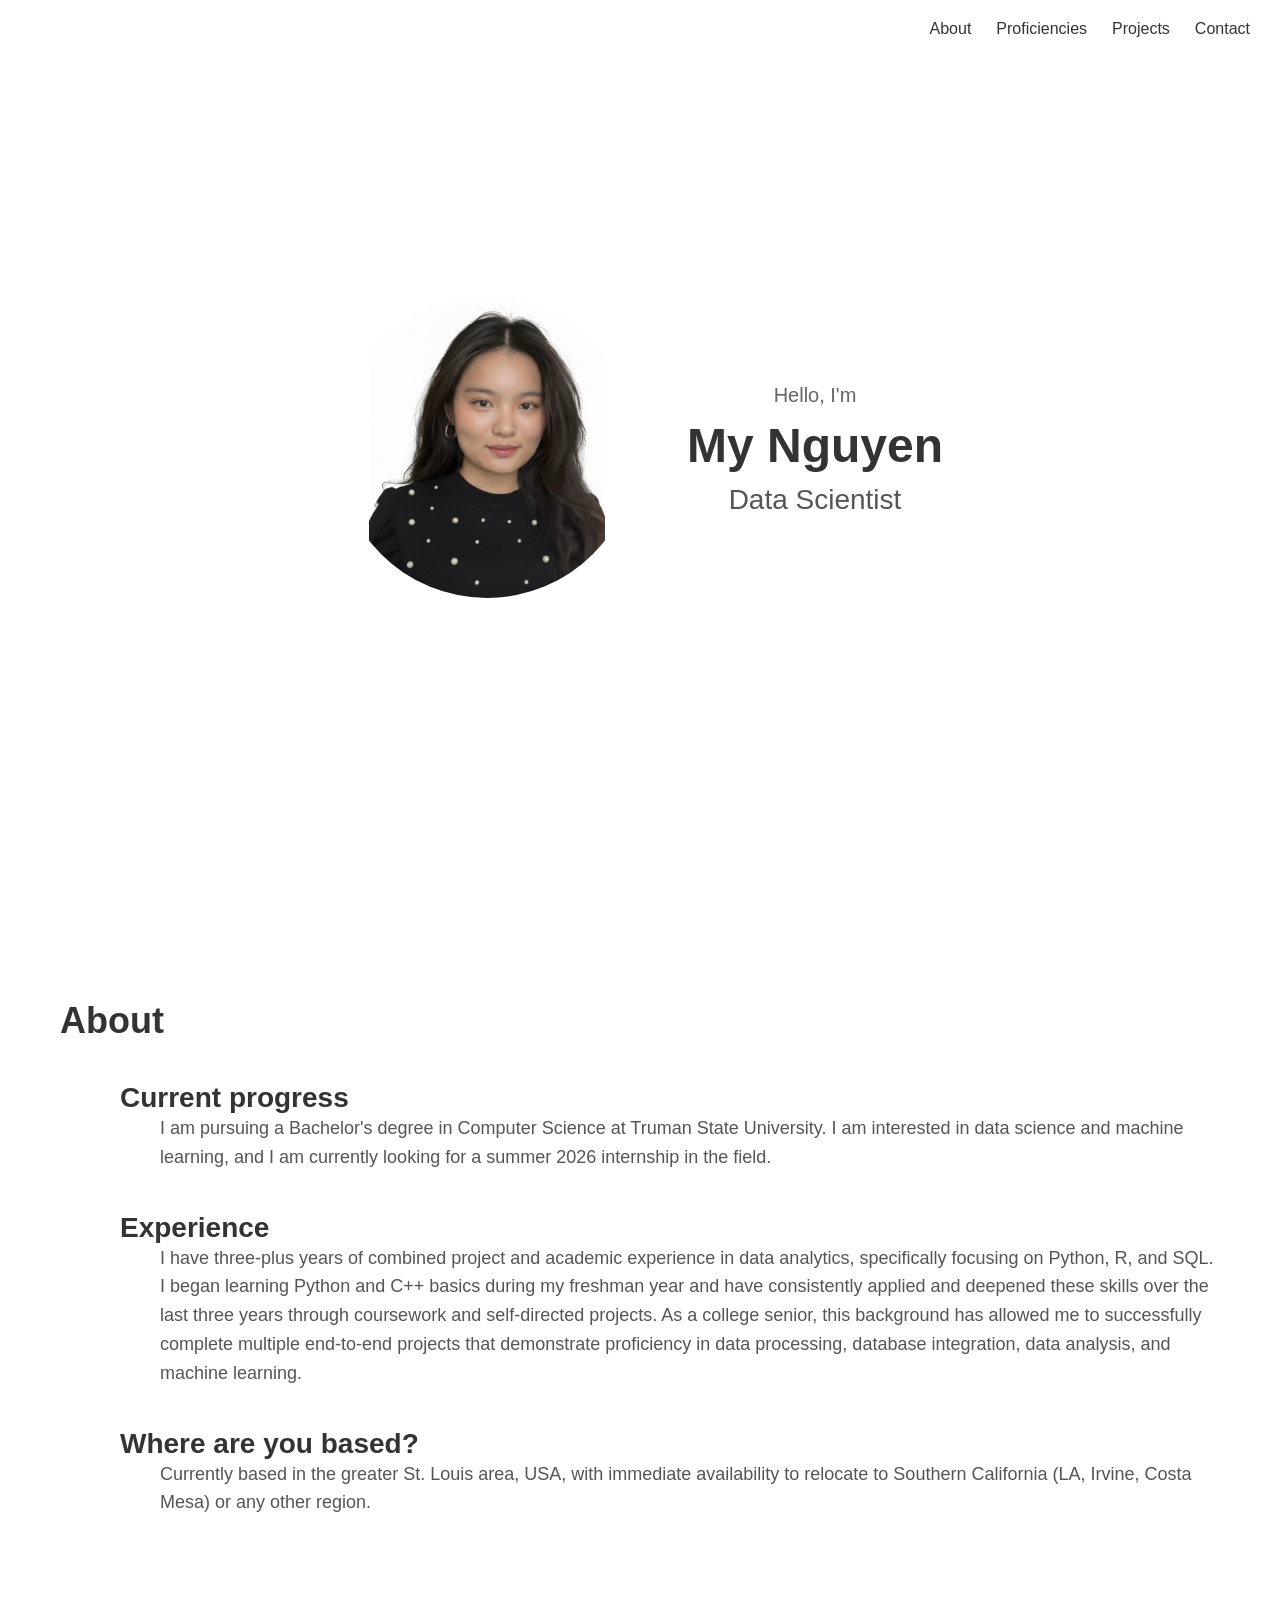
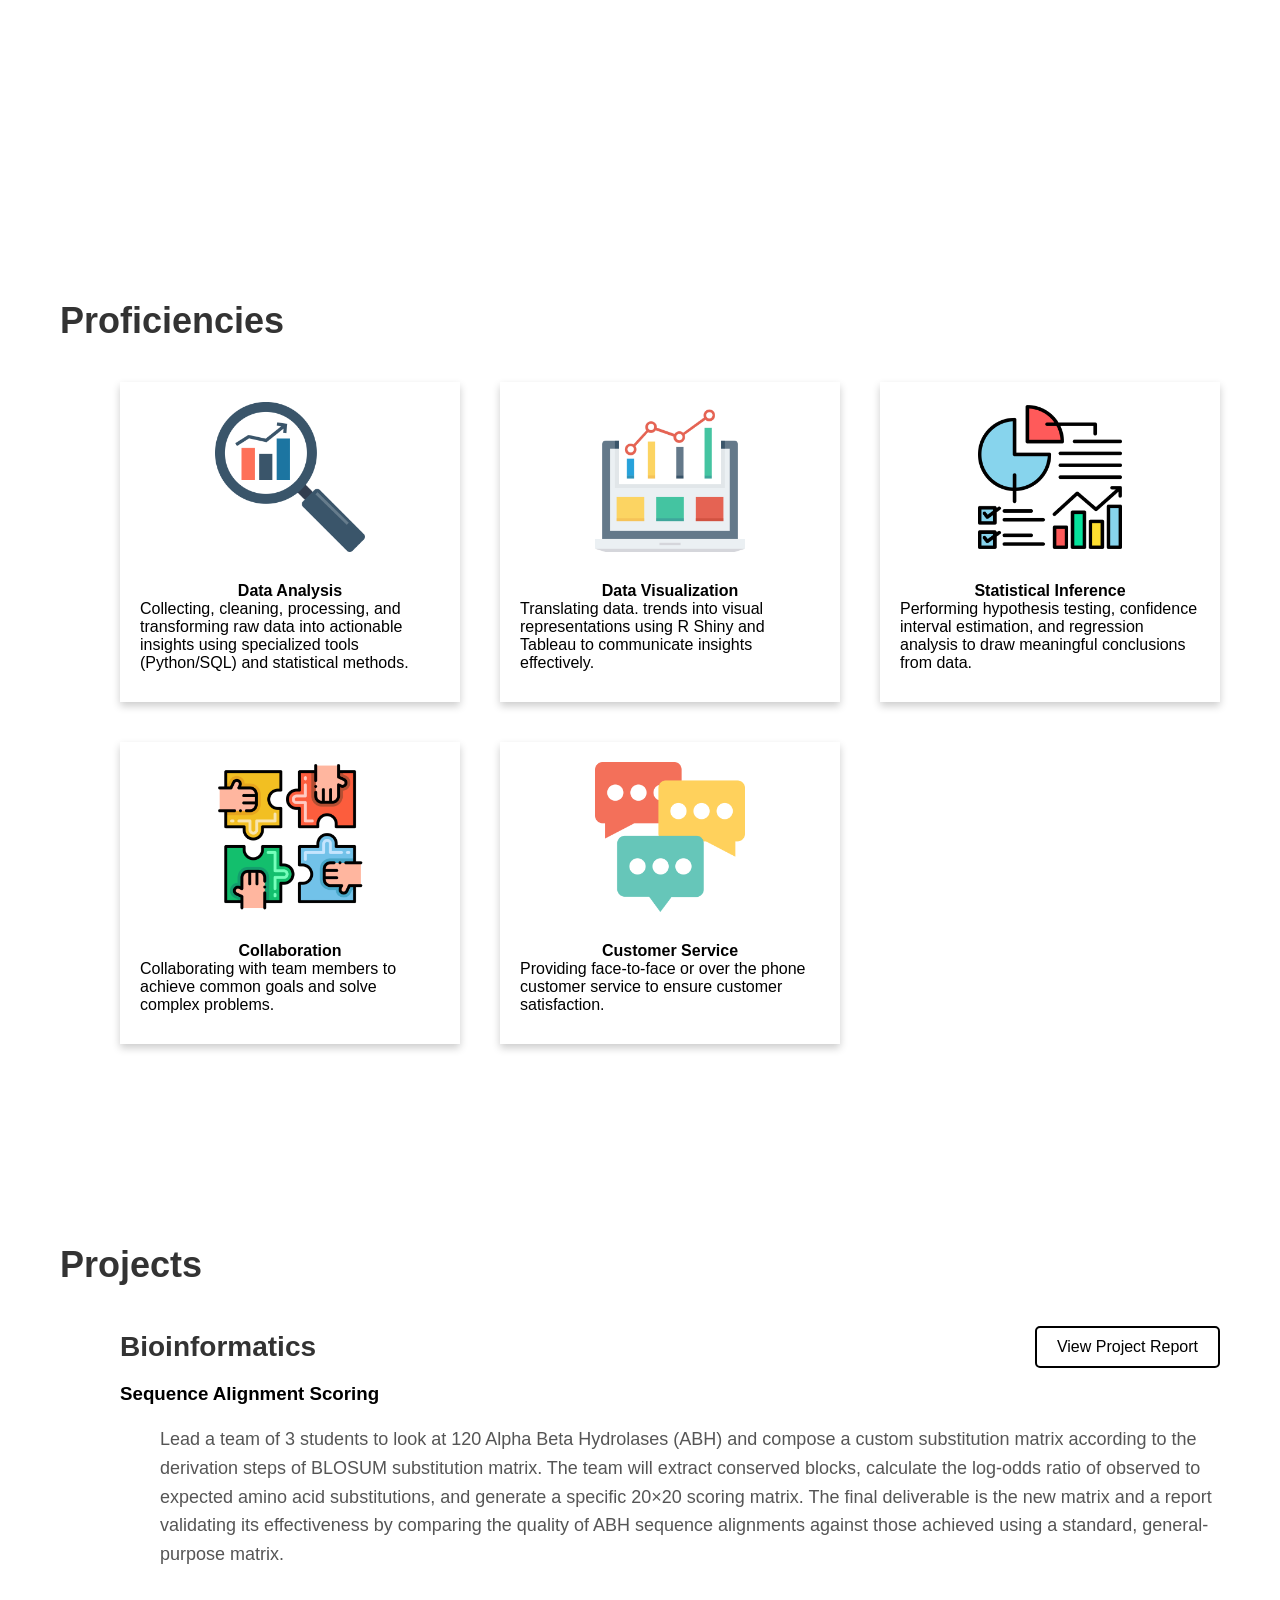
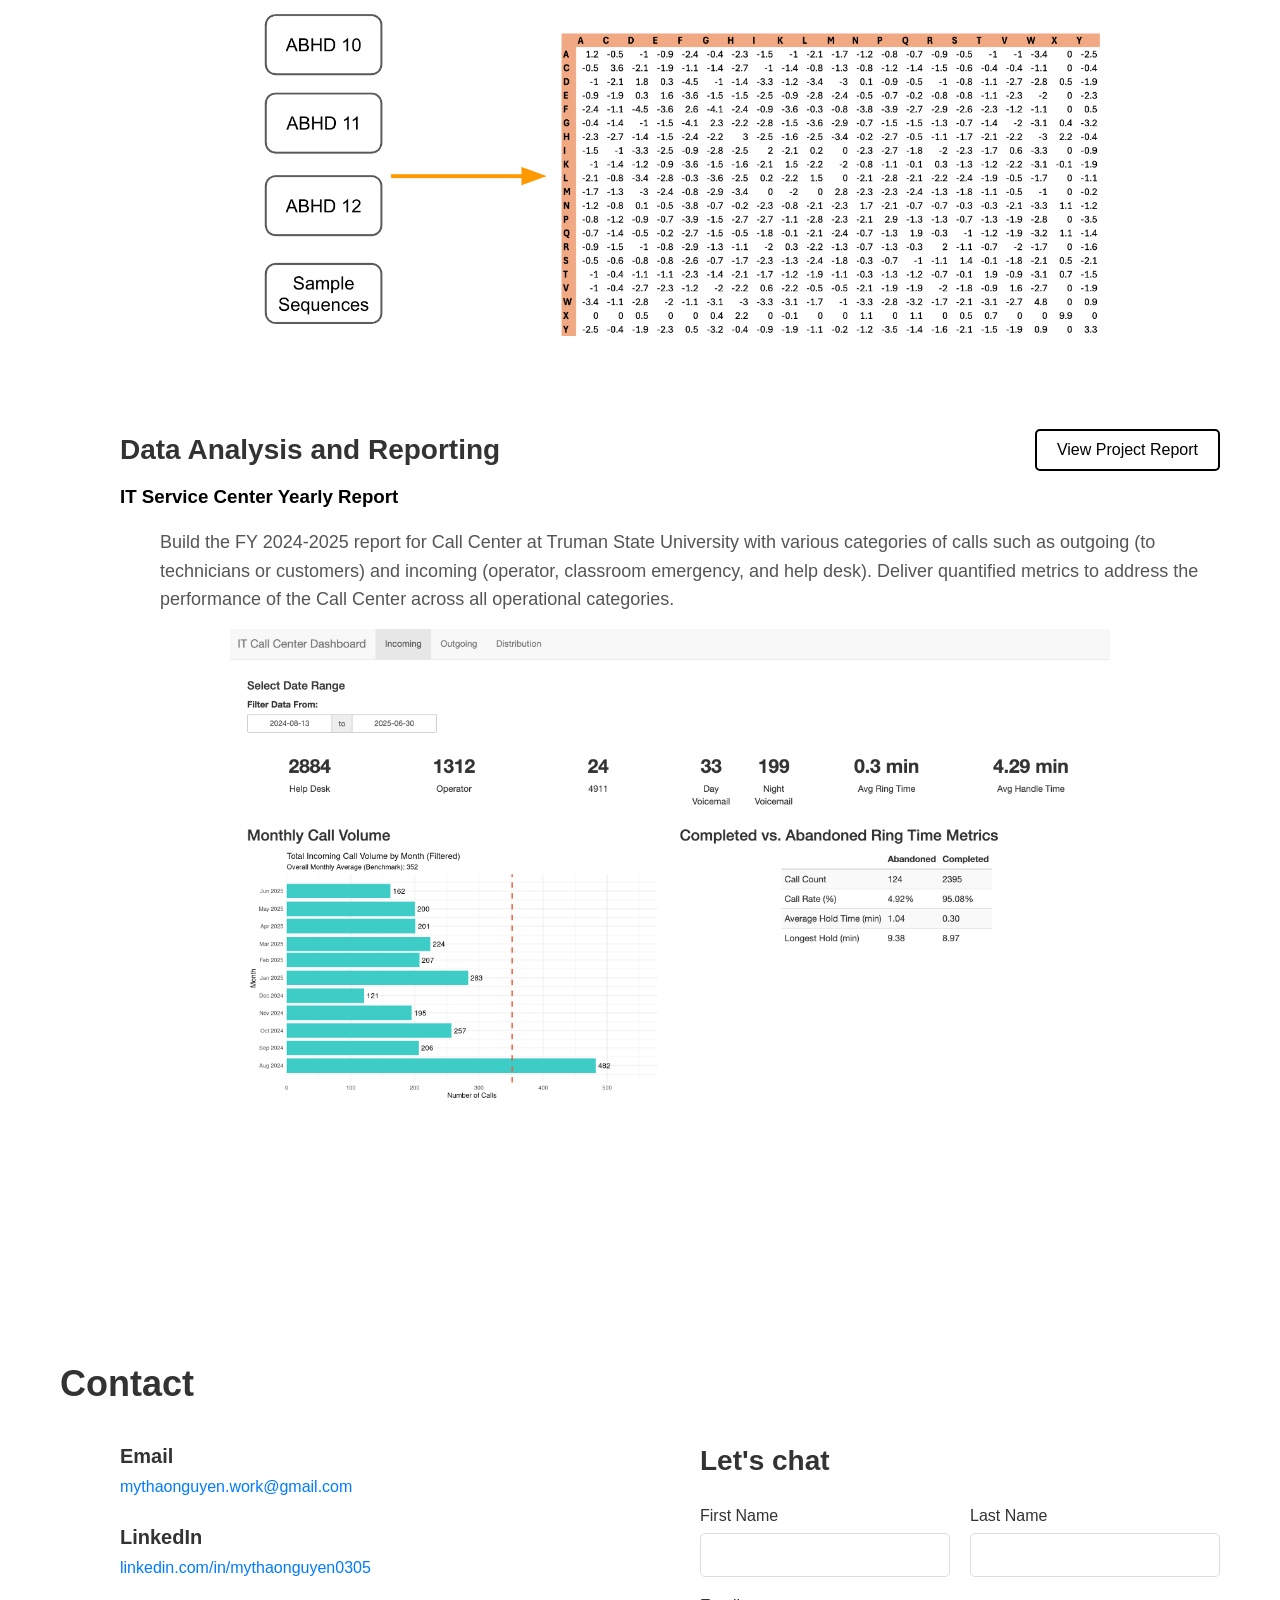
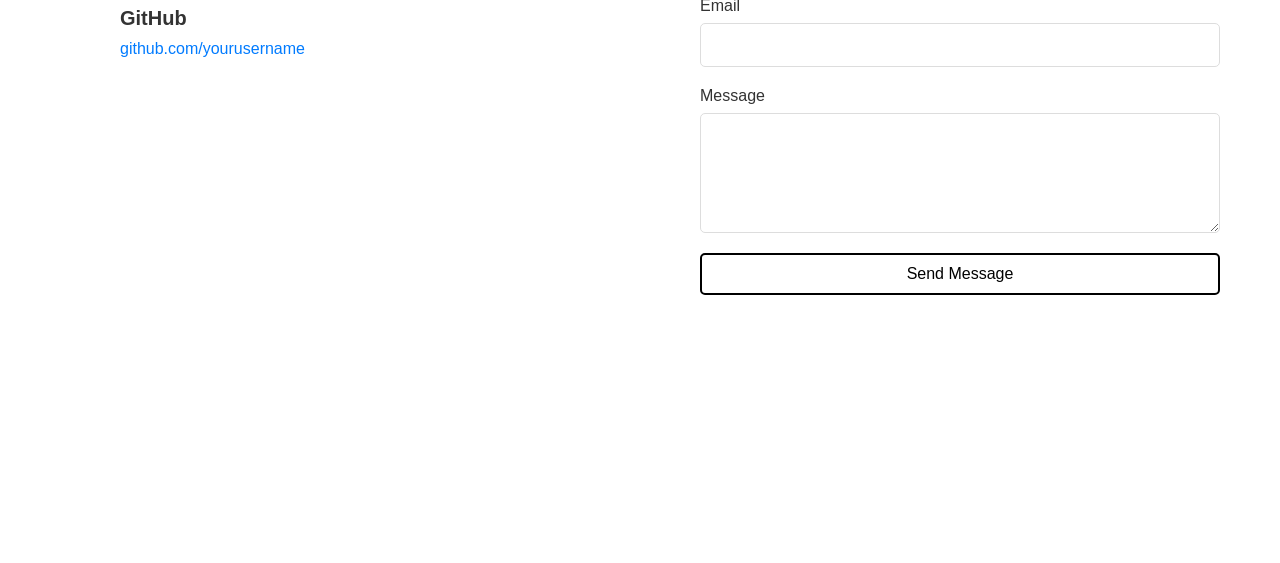
==== index.html @ 7dedc8ce "Add files via upload" ====
<!DOCTYPE html>
<html lang="en">
<head>
    <meta charset="UTF-8">
    <meta name="viewport" content="width=device-width, initial-scale=1.0">
    <title></title>
    <link rel="stylesheet" href="stylesheet.css">
</head>
<body>
    <nav>
        <ul class="menu">
            <li><a href="#about">about</a></li>
            <li><a href="#proficiencies">proficiencies</a></li>
            <li><a href="#projects">projects</a></li>
            <li><a href="#contact">contact</a></li>
        </ul>
    </nav>
    
    <section class="main">
        <div class="main-content">
            <div class="hero-image">
                <img src="images/IMG_0112.jpg" alt="My Nguyen">
            </div>
            <div class="main-text">
                <p class="greeting">Hello, I'm</p>
                <h1 class="name">My Nguyen</h1>
                <p class="title">Data Scientist</p>
            </div>
        </div>
    </section>
    
    <section id="about" class="about-section">
        <h2 class="section-heading">About</h2>
        <div class="about-content">
            <div class="qa-item">
                <h3 class="question">Current progress</h3>
                <p class="answer">I am pursuing a Bachelor's degree in Computer Science at Truman State University. I am interested in data science and machine learning, and I am currently looking for a summer 2026 internship in the field.</p>
            </div>
            <div class="qa-item">
                <h3 class="question">Experience</h3>
                <p class="answer">I have three-plus years of combined project and academic experience in data analytics, specifically focusing on Python, R, and SQL. I began learning Python and C++ basics during my freshman year and have consistently applied and deepened these skills over the last three years through coursework and self-directed projects. As a college senior, this background has allowed me to successfully complete multiple end-to-end projects that demonstrate proficiency in data processing, database integration, data analysis, and machine learning.</p>
            </div>
            <div class="qa-item">
                <h3 class="question">Where are you based?</h3>
                <p class="answer">Currently based in the greater St. Louis area, USA, with immediate availability to relocate to Southern California (LA, Irvine, Costa Mesa) or any other region. </p>
            </div>
        </div>
    </section>

    <section id="proficiencies" class="proficiencies">
        <h2 class="section-heading">Proficiencies</h2>
        <div class="proficiencies-container">
            <div class="card">
                <img src="images/data_analytic.png" alt="Avatar" style="width:50%" align-items: center;>
                <div class="container">
                  <h4><b>Data Analysis</b></h4> 
                  <p>Collecting, cleaning, processing, and transforming raw data into actionable insights using specialized tools (Python/SQL) and statistical methods.</p> 
                </div>
            </div>
            <div class="card">
                <img src="images/data_visualization.png" alt="Avatar" style="width:50%" align-items: center;>
                <div class="container">
                  <h4><b>Data Visualization</b></h4> 
                  <p>Translating data. trends into visual representations using R Shiny and Tableau to communicate insights effectively.</p> 
                </div>
            </div>
            <div class="card">
                <img src="images/statistics.png" alt="Avatar" style="width:50%" align-items: center;>
                <div class="container">
                  <h4><b>Statistical Inference</b></h4> 
                  <p>Performing hypothesis testing, confidence interval estimation, and regression analysis to draw meaningful conclusions from data.</p> 
                </div>
            </div>
            <div class="card">
                <img src="images/teamwork.png" alt="Avatar" style="width:50%" align-items: center;>
                <div class="container">
                  <h4><b>Collaboration</b></h4> 
                  <p>Collaborating with team members to achieve common goals and solve complex problems.</p> 
                </div>
            </div>
            <div class="card">
                <img src="images/chat.png" alt="Avatar" style="width:50%" align-items: center;>
                <div class="container">
                  <h4><b>Customer Service</b></h4> 
                  <p>Providing face-to-face or over the phone customer service to ensure customer satisfaction.</p> 
                </div>
            </div>
        </div>
    </section>

    <section id="projects" class="project-section">
        <h2 class="section-heading">Projects</h2>
        <div class="about-content">
            <div class="qa-item">
                <div class="question-header">
                    <h3 class="question">Bioinformatics</h3>
                    <a href="https://drive.google.com/drive/folders/1kYtw8YTBEoeg9QYuzcJqwKknhD3c3wiZ?usp=sharing" target="_blank" class="project-button">View Project Report</a>
                </div>
                <h3 class="project-subtitle">Sequence Alignment Scoring</h3>
                <p class="answer">Lead a team of 3 students to look at 120 Alpha Beta Hydrolases (ABH) and compose a custom substitution matrix according to the derivation steps of BLOSUM substitution matrix. The team will extract conserved blocks, calculate the log-odds ratio of observed to expected amino acid substitutions, and generate a specific 20×20 scoring matrix. The final deliverable is the new matrix and a report validating its effectiveness by comparing the quality of ABH sequence alignments against those achieved using a standard, general-purpose matrix. </p>
                <img src="images/output_Bioinformatics.png" class = "project-image">
            </div>
        </div>
        <div class="about-content">
            <div class="qa-item">
                <div class="question-header">
                    <h3 class="question">Data Analysis and Reporting</h3>
                    <a href="https://itsc.shinyapps.io/ITSC_May2025" target="_blank" class="project-button">View Project Report</a>
                </div>
                <h3 class="project-subtitle">IT Service Center Yearly Report</h3>
                <p class="answer">Build the FY 2024-2025 report for Call Center at Truman State University with various categories of calls such as outgoing (to technicians or customers) and incoming (operator, classroom emergency, and help desk). Deliver quantified metrics to address the performance of the Call Center across all operational categories. </p>
                <img src="images/output_ITSC.png" class = "project-image">
            </div>
        </div>
    </section>
    
    <section id="contact" class="contact-section">
        <h2 class="section-heading">Contact</h2>
        <div class="contact-content">
            <div class="contact-info">
                <div class="contact-item">
                    <h3>Email</h3>
                    <a href="mailto:mythaonguyen.work@gmail.com">mythaonguyen.work@gmail.com</a>
                </div>
                <div class="contact-item">
                    <h3>LinkedIn</h3>
                    <a href="https://www.linkedin.com/in/mythaonguyen0305/" target="_blank">linkedin.com/in/mythaonguyen0305</a>
                </div>
                <div class="contact-item">
                    <h3>GitHub</h3>
                    <a href="https://github.com/mythaonguyen" target="_blank">github.com/yourusername</a>
                </div>
            </div>
            <div class="contact-form-container">
                <h3 class="form-title">Let's chat</h3>
                <form class="contact-form" id="contactForm">
                    <div class="form-row">
                        <div class="form-group">
                            <label for="firstName">First Name</label>
                            <input type="text" id="firstName" name="firstName" required>
                        </div>
                        <div class="form-group">
                            <label for="lastName">Last Name</label>
                            <input type="text" id="lastName" name="lastName" required>
                        </div>
                    </div>
                    <div class="form-group">
                        <label for="email">Email</label>
                        <input type="email" id="email" name="email" required>
                    </div>
                    <div class="form-group">
                        <label for="message">Message</label>
                        <textarea id="message" name="message" rows="5" required></textarea>
                    </div>
                    <button type="submit" class="project-button">Send Message</button>
                </form>
            </div>
            <script>
                document.getElementById('contactForm').addEventListener('submit', function(e) {
                    e.preventDefault();
                    
                    const firstName = document.getElementById('firstName').value;
                    const lastName = document.getElementById('lastName').value;
                    const email = document.getElementById('email').value;
                    const message = document.getElementById('message').value;
                    
                    const subject = encodeURIComponent('Contact Form Submission from ' + firstName + ' ' + lastName);
                    const body = encodeURIComponent('Name: ' + firstName + ' ' + lastName + '\n' +
                                                    'Email: ' + email + '\n\n' +
                                                    'Message:\n' + message);
                    
                    const mailtoLink = 'mailto:mythaonguyen.work@gmail.com?subject=' + subject + '&body=' + body;
                    
                    window.location.href = mailtoLink;
                });
            </script>
        </div>
    </section>
</body>
</html>
---- stylesheet.css ----
* {
    margin: 0;
    padding: 0;
    box-sizing: border-box;
}

html {
    scroll-behavior: smooth;
}

body {
    font-family: -apple-system, BlinkMacSystemFont, 'Segoe UI', Roboto, Oxygen, Ubuntu, Cantarell, sans-serif;
}

nav {
    position: fixed;
    top: 0;
    right: 0;
    padding: 20px 30px;
    z-index: 1000;
}

.menu {
    list-style: none;
    display: flex;
    gap: 25px;
    flex-wrap: wrap;
}

.menu li a {
    text-decoration: none;
    color: #333;
    font-size: 16px;
    font-weight: 500;
    transition: color 0.3s ease;
    text-transform: capitalize;
}

.menu li a:hover {
    color: #007bff;
}

.main {
    display: flex;
    justify-content: center;
    align-items: center;
    min-height: 100vh;
    padding: 20px;
    margin: 0 auto;
}

.main-content {
    display: flex;
    align-items: center;
    justify-content: center;
    gap: 50px;
    max-width: 1200px;
    width: 100%;
    margin: 0 auto;
}

.hero-image {
    flex-shrink: 0;
}

.hero-image img {
    width: 300px;
    height: 300px;
    object-fit: scale-down;
    border-radius: 50%;
}

.main-text {
    display: flex;
    flex-direction: column;
    text-align: center;
}

.greeting {
    font-size: 20px;
    color: #666;
    margin-bottom: 10px;
}

.name {
    font-size: 48px;
    font-weight: bold;
    color: #333;
    margin-bottom: 10px;
    line-height: 1.2;
}

.title {
    font-size: 28px;
    color: #555;
    margin-top: 0;
}

.about-section, .proficiencies, .project-section, .contact-section {
    padding: 100px 20px;
    max-width: 1200px;
    margin: 0 auto;
    min-height: 100vh;
    display: flex;
    flex-direction: column;
}

.proficiencies-container {
    display: flex; 
    gap: 40px; 
    padding-left: 60px; 
    flex-wrap: wrap;
    width: 100%;
}


.section-heading {
    font-size: 36px;
    font-weight: bold;
    color: #333;
    margin-bottom: 40px;
    text-align: left;
}

.about-content {
    width: 100%;
    padding-left: 60px;
}

.qa-item {
    margin-bottom: 40px;
}

.question-header {
    display: flex;
    justify-content: space-between;
    align-items: center;
    margin-bottom: 15px;
}

.qa-item .question {
    font-size: 28px;
    font-weight: bold;
    color: #333;
    margin-bottom: 0;
}

.qa-item .answer {
    font-size: 18px;
    color: #555;
    line-height: 1.6;
    margin-bottom: 0;
    padding-left: 40px;
}

@media (max-width: 768px) {
    nav {
        padding: 15px 20px;
    }

    .menu {
        gap: 15px;
    }

    .menu li a {
        font-size: 14px;
    }

    .main-content {
        flex-direction: column;
        gap: 30px;
        text-align: center;
    }

    .hero-image img {
        width: 200px;
        height: 200px;
    }

    .greeting {
        font-size: 18px;
    }

    .name {
        font-size: 36px;
    }

    .title {
        font-size: 24px;
    }

    .question-header {
        flex-direction: column;
        align-items: flex-start;
        gap: 15px;
    }

    .qa-item .question {
        font-size: 24px;
    }

    .project-button {
        font-size: 14px;
        padding: 8px 16px;
    }

    .qa-item .answer {
        font-size: 16px;
        padding-left: 30px;
    }

    .section-heading {
        font-size: 28px;
    }

    .about-content {
        padding-left: 30px;
    }

    .proficiencies-container {
        padding-left: 30px; 
        gap: 20px;
    }
    .card {
        flex: 0 0 calc(100% - 0px);
        min-width: 250px;
    }
}

.card {
    box-shadow: 0 4px 8px 0 rgba(0,0,0,0.2);
    transition: 0.3s;
    flex: 0 0 calc((100% - 80px) / 3);
    min-width: 280px;
    text-align: center;
    padding: 20px;
}

.card:hover {
    box-shadow: 0 8px 16px 0 rgba(0,0,0,0.2);
}

.card img {
    display: block;
    margin: 0 auto 20px auto;
}

.container {
    padding: 10px 0;
    text-align: center;
}

.container p {
    text-align: left;
}
.project-subtitle {
    padding-bottom: 20px;
    margin-bottom: 0;
}

.project-button {
    display: inline-block;
    padding: 10px 20px;
    background-color: white;
    color: black;
    text-decoration: none;
    border-radius: 5px;
    border: 2px solid black;
    font-size: 16px;
    font-weight: 500;
    transition: all 0.3s ease;
}

.project-button:hover {
    background-color: #f0f0f0;
    transform: translateY(-2px);
    box-shadow: 0 4px 8px rgba(0, 0, 0, 0.2);
}

.project-image { 
    width: 80%;
    height: auto; 
    display: block; 
    margin-left: auto;
    margin-right: auto;
    margin-top: 15px;
    margin-bottom: 15px;
}

.contact-content {
    display: flex;
    gap: 60px;
    padding-left: 60px;
    width: 100%;
}

.contact-info {
    flex: 1;
}

.contact-item {
    margin-bottom: 30px;
}

.contact-item h3 {
    font-size: 20px;
    font-weight: bold;
    color: #333;
    margin-bottom: 10px;
}

.contact-item a {
    color: #007bff;
    text-decoration: none;
    font-size: 16px;
    transition: color 0.3s ease;
}

.contact-item a:hover {
    color: #0056b3;
    text-decoration: underline;
}

.contact-form-container {
    flex: 1;
}

.form-title {
    font-size: 28px;
    font-weight: bold;
    color: #333;
    margin-bottom: 30px;
}

.contact-form {
    display: flex;
    flex-direction: column;
    gap: 20px;
}

.form-row {
    display: flex;
    gap: 20px;
}

.form-group {
    flex: 1;
    display: flex;
    flex-direction: column;
}

.form-group label {
    font-size: 16px;
    font-weight: 500;
    color: #333;
    margin-bottom: 8px;
}

.form-group input,
.form-group textarea {
    padding: 12px;
    border: 1px solid #ddd;
    border-radius: 5px;
    font-size: 16px;
    font-family: inherit;
    transition: border-color 0.3s ease;
}

.form-group input:focus,
.form-group textarea:focus {
    outline: none;
    border-color: #007bff;
}

.form-group textarea {
    resize: vertical;
    min-height: 120px;
}

.submit-button {
    padding: 12px 30px;
    background-color: #007bff;
    color: white;
    border: none;
    border-radius: 5px;
    font-size: 16px;
    font-weight: 500;
    cursor: pointer;
    transition: background-color 0.3s ease;
    align-self: flex-start;
}

.submit-button:hover {
    background-color: #0056b3;
}

@media (max-width: 768px) {
    .contact-content {
        flex-direction: column;
        padding-left: 30px;
        gap: 40px;
    }

    .form-row {
        flex-direction: column;
        gap: 20px;
    }

    .submit-button {
        width: 100%;
    }
}
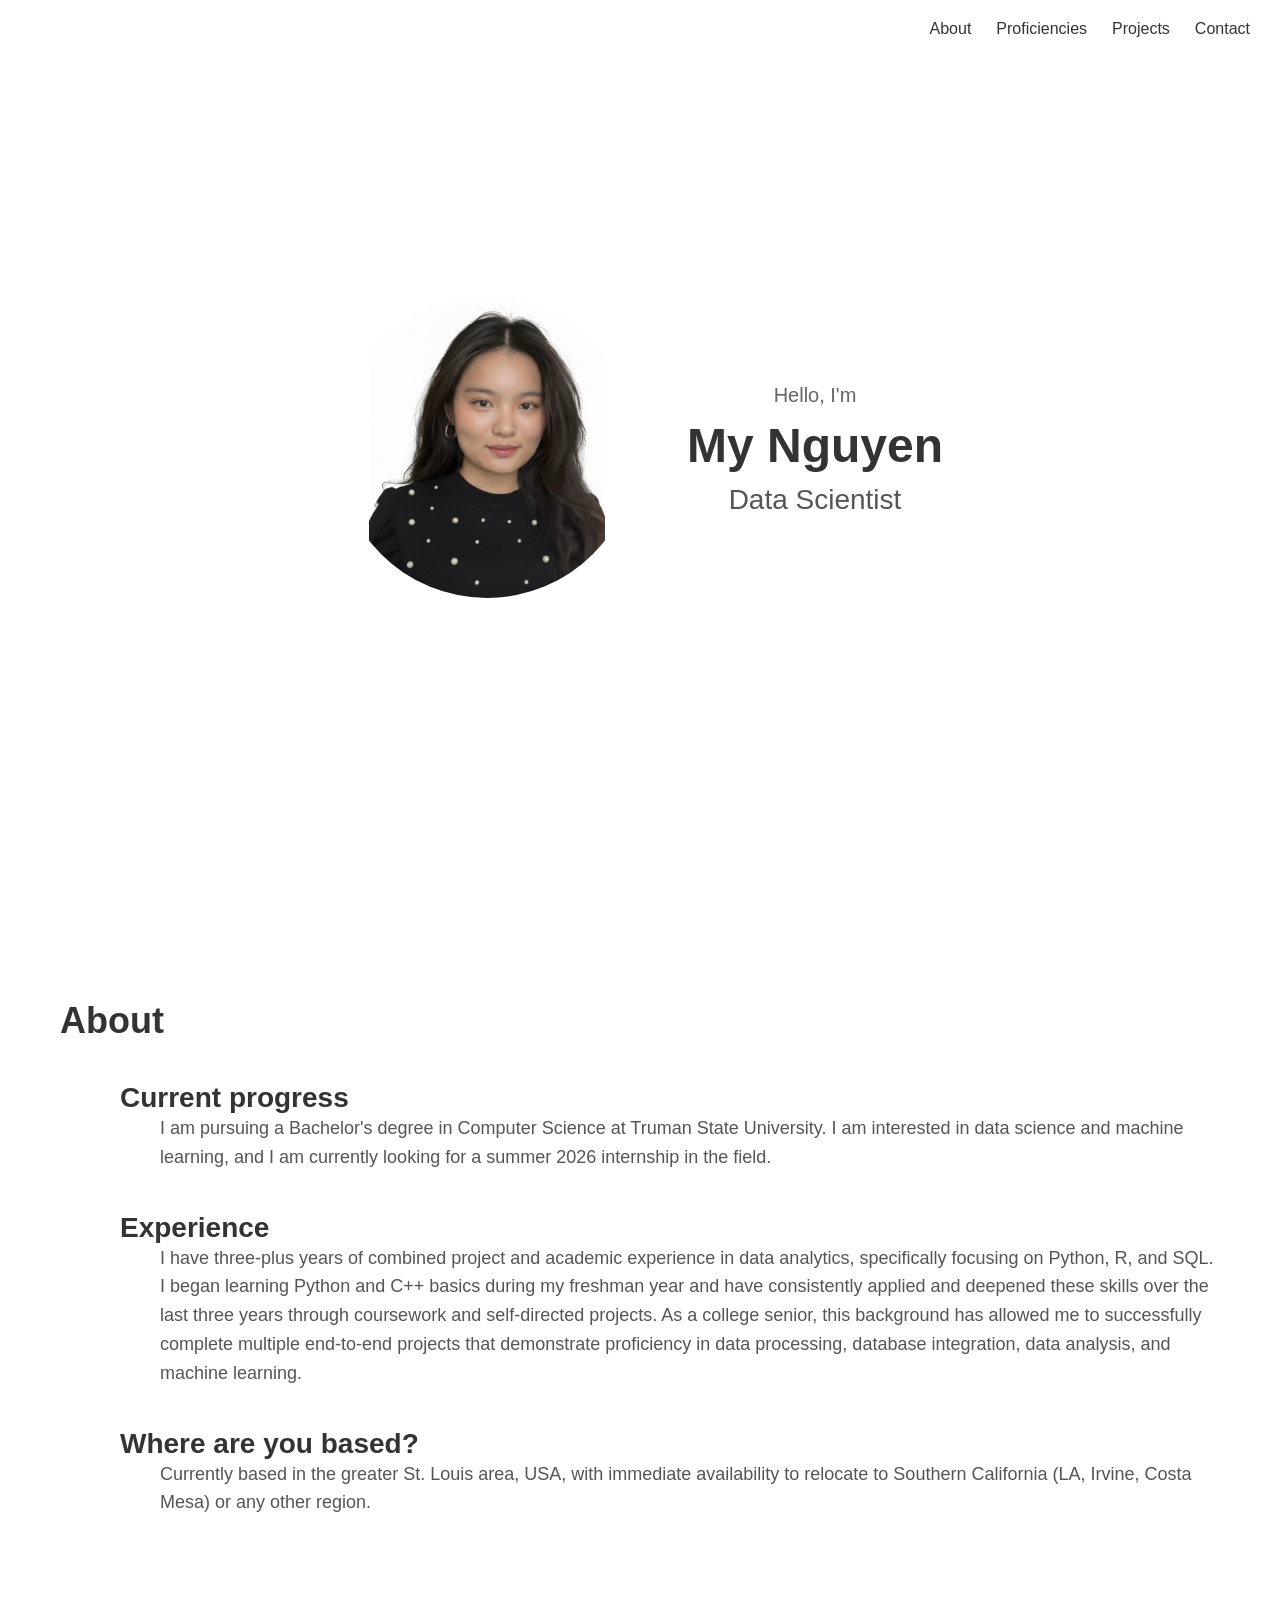
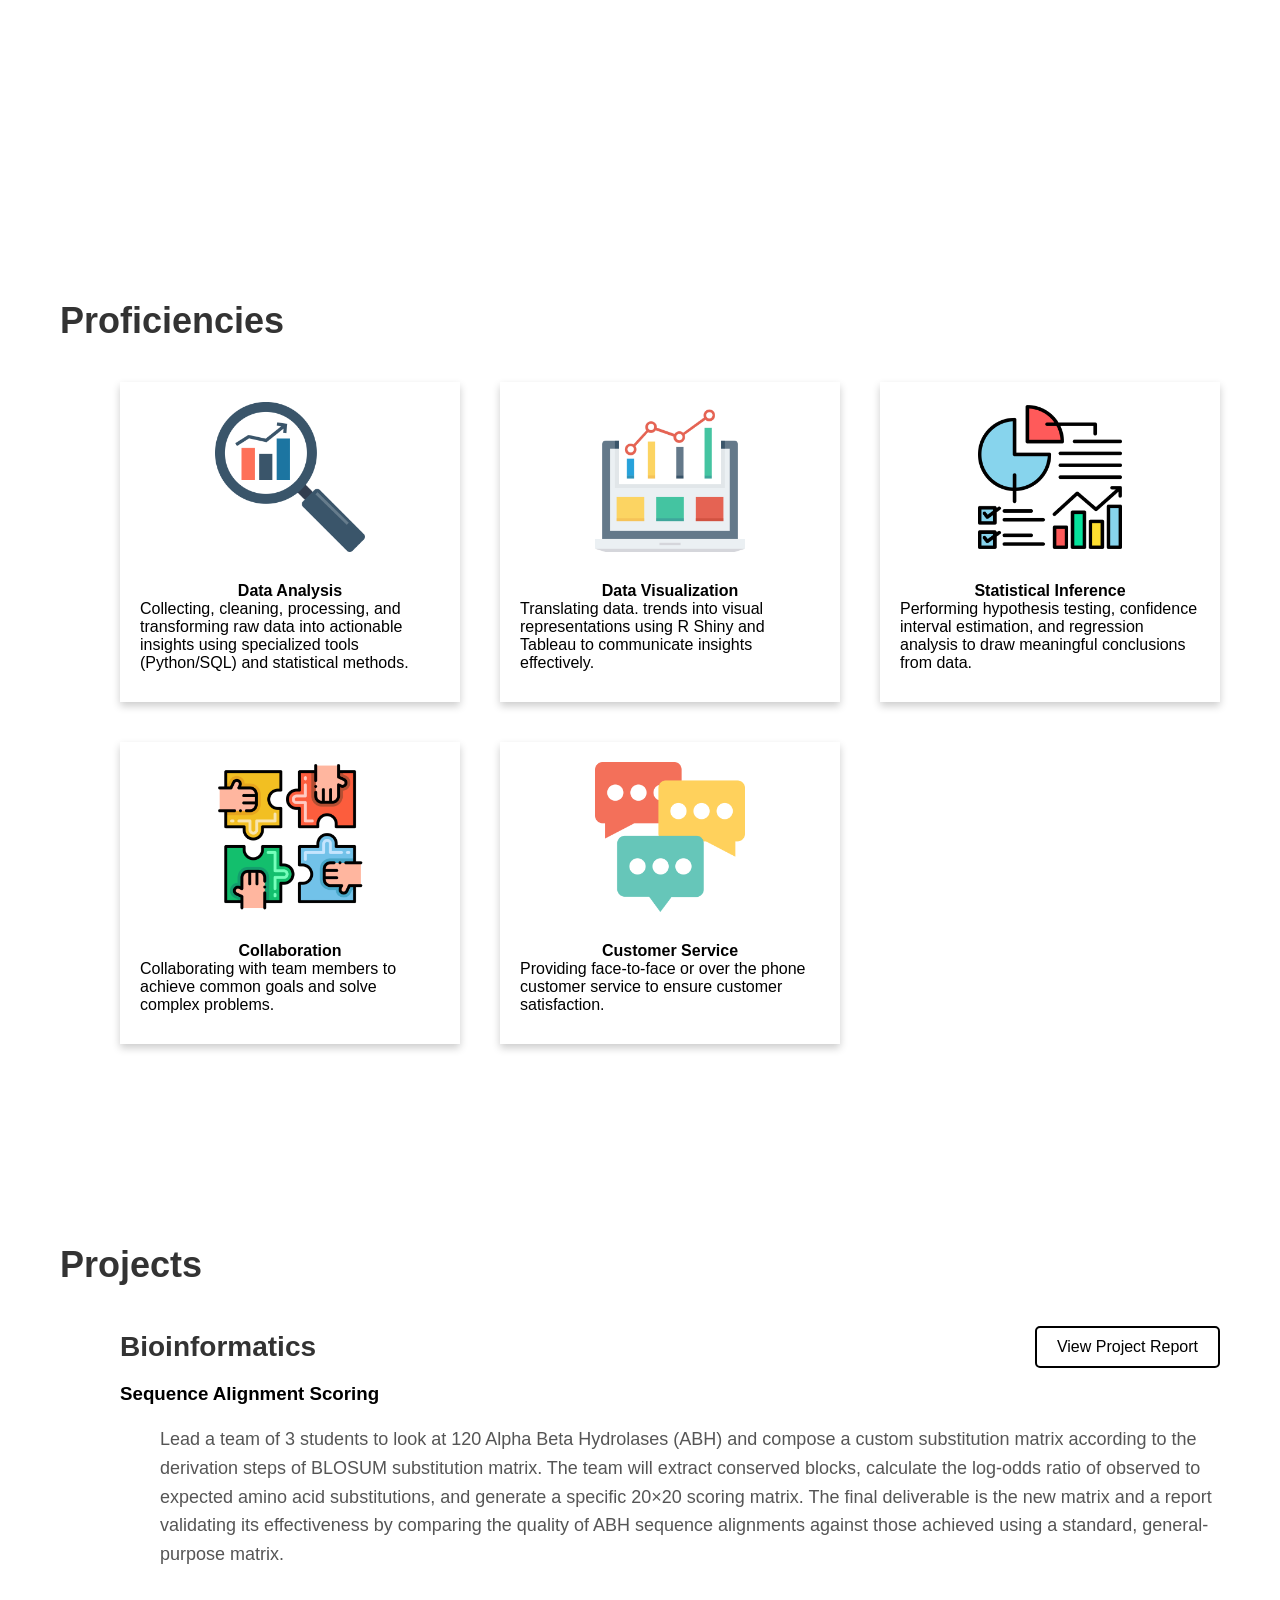
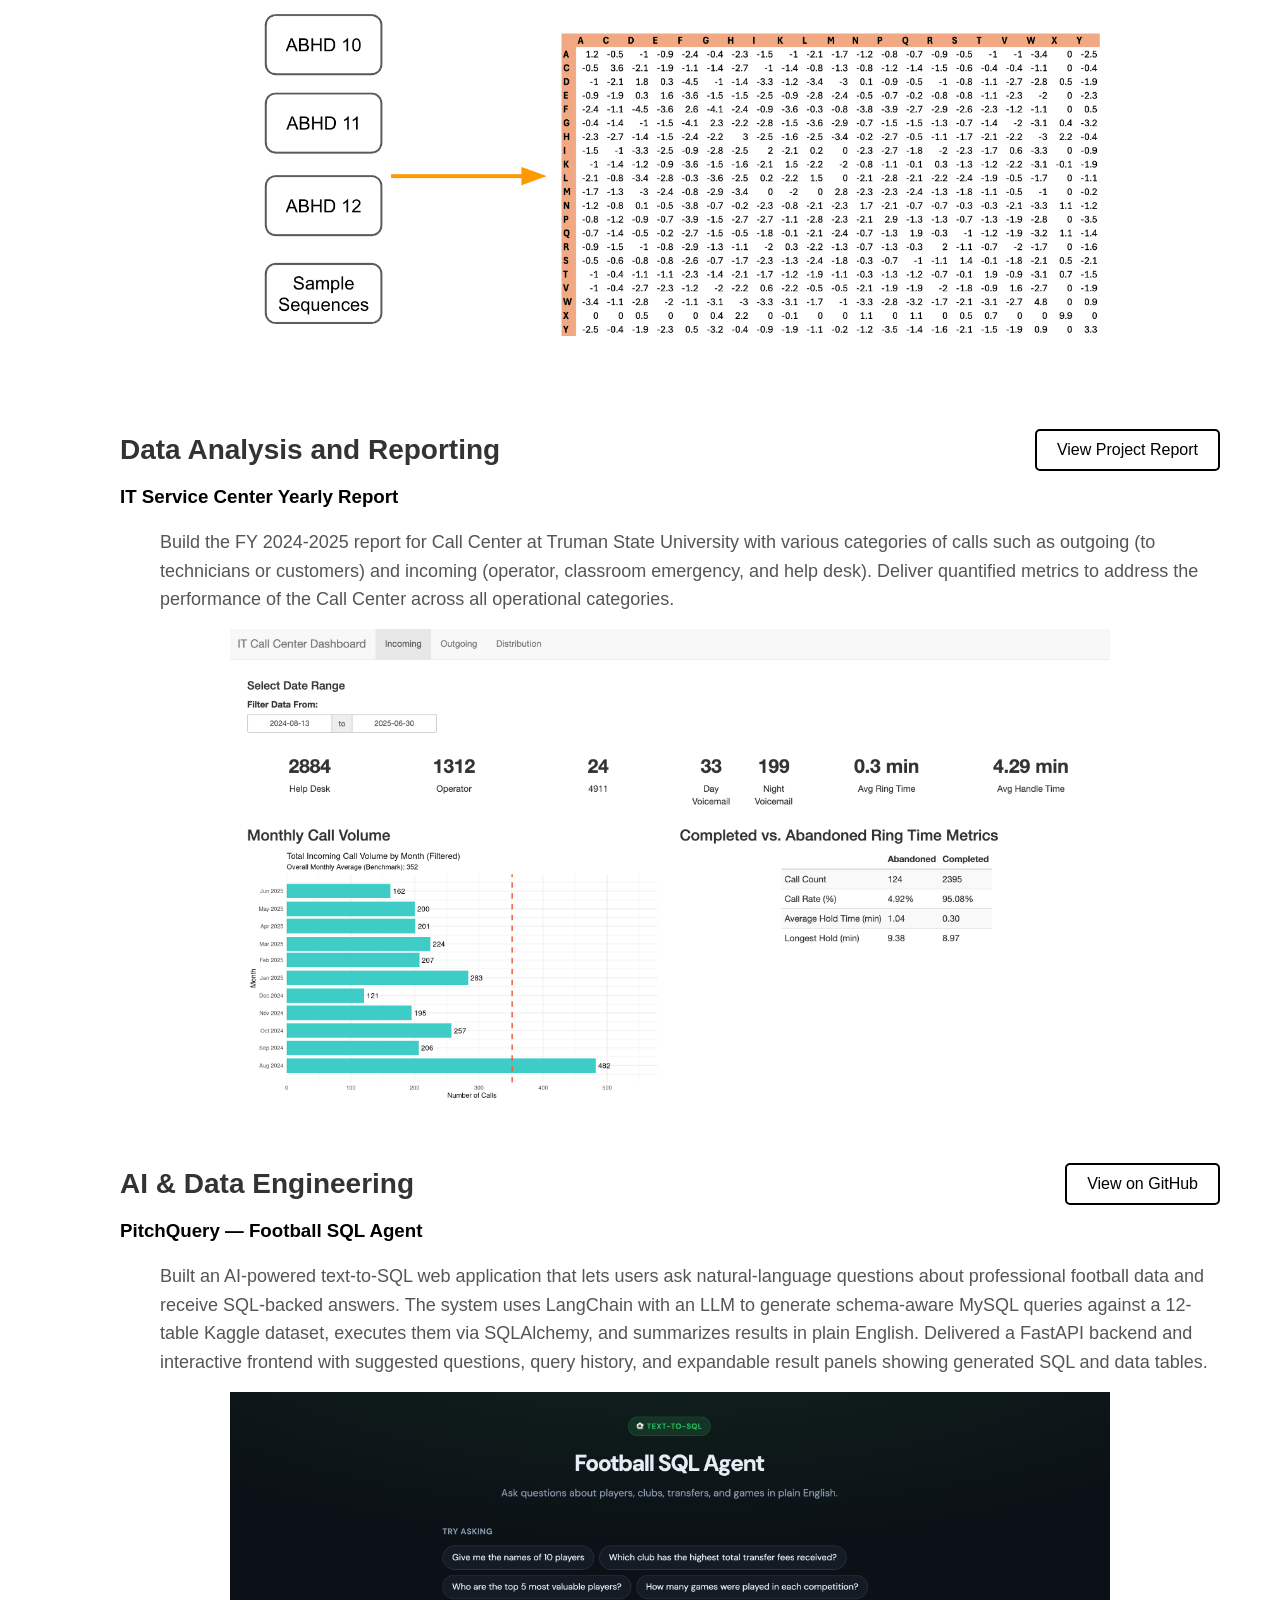
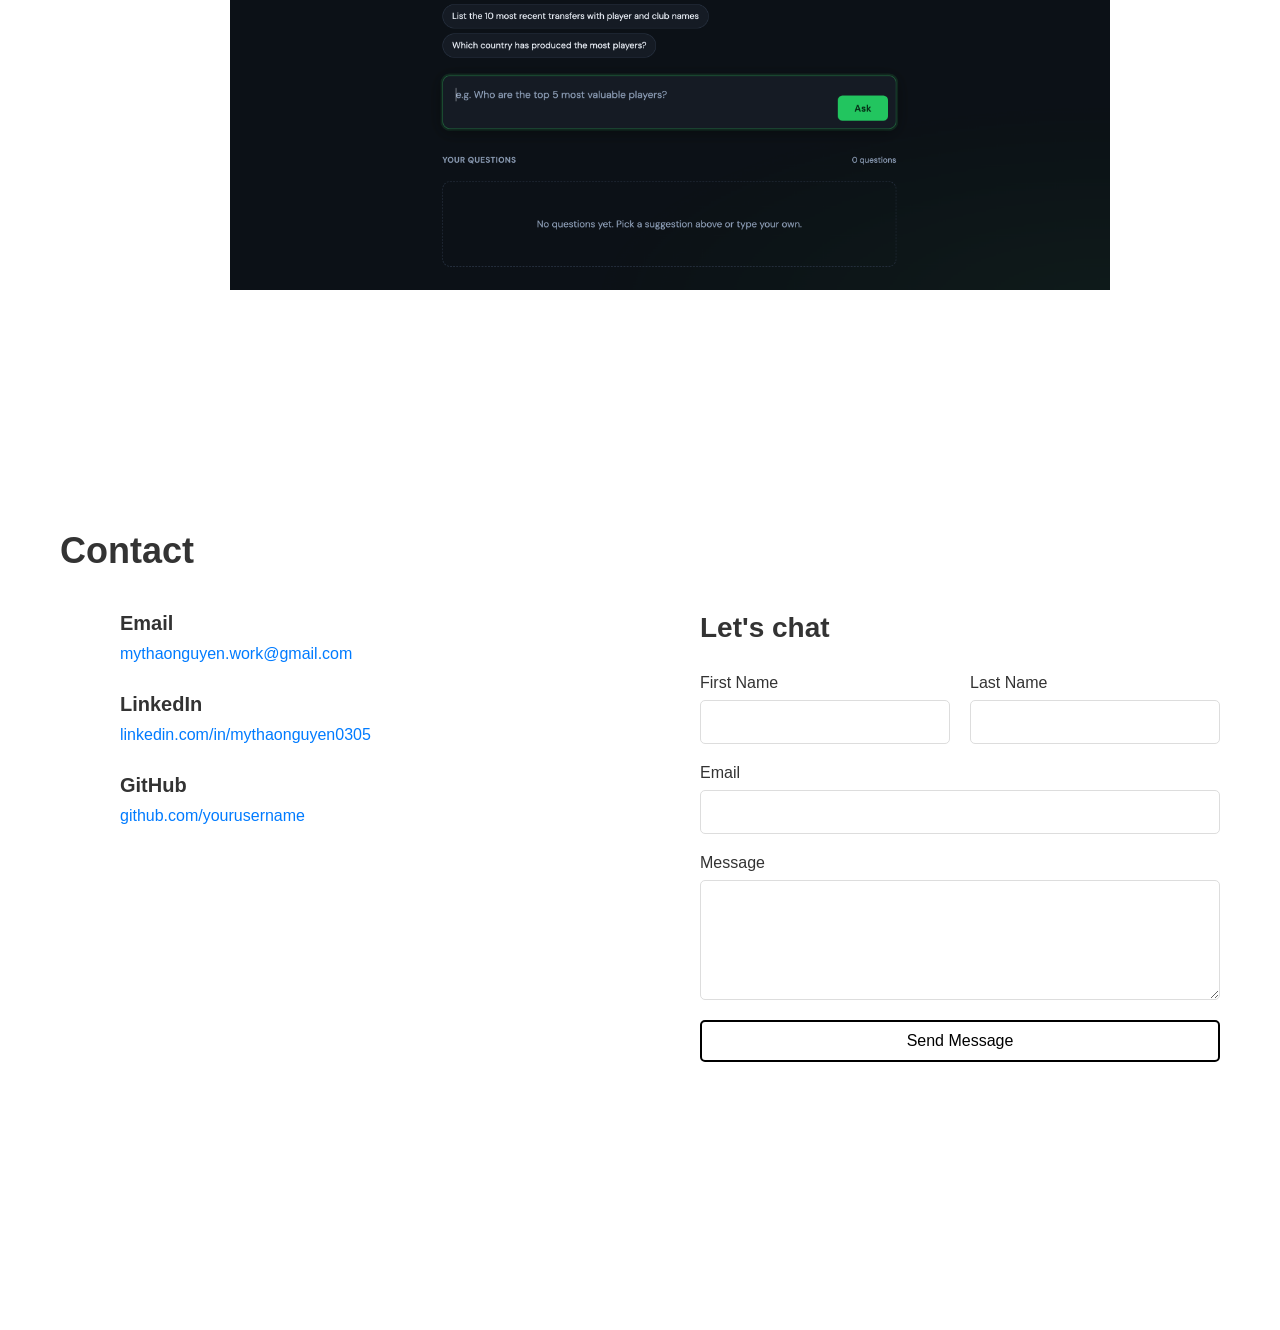
==== commit b049f9a8: "Add AI & Data Engineering project section to index.html with details on PitchQuery application" ====
--- a/index.html
+++ b/index.html
@@ -112,6 +112,17 @@
                 <img src="images/output_ITSC.png" class = "project-image">
             </div>
         </div>
+        <div class="about-content">
+            <div class="qa-item">
+                <div class="question-header">
+                    <h3 class="question">AI & Data Engineering</h3>
+                    <a href="https://github.com/mythaonguyen/PitchQuery" target="_blank" class="project-button">View on GitHub</a>
+                </div>
+                <h3 class="project-subtitle">PitchQuery — Football SQL Agent</h3>
+                <p class="answer">Built an AI-powered text-to-SQL web application that lets users ask natural-language questions about professional football data and receive SQL-backed answers. The system uses LangChain with an LLM to generate schema-aware MySQL queries against a 12-table Kaggle dataset, executes them via SQLAlchemy, and summarizes results in plain English. Delivered a FastAPI backend and interactive frontend with suggested questions, query history, and expandable result panels showing generated SQL and data tables.</p>
+                <img src="images/output_PitchQuery.png" class="project-image" alt="PitchQuery web application screenshot">
+            </div>
+        </div>
     </section>
     
     <section id="contact" class="contact-section">
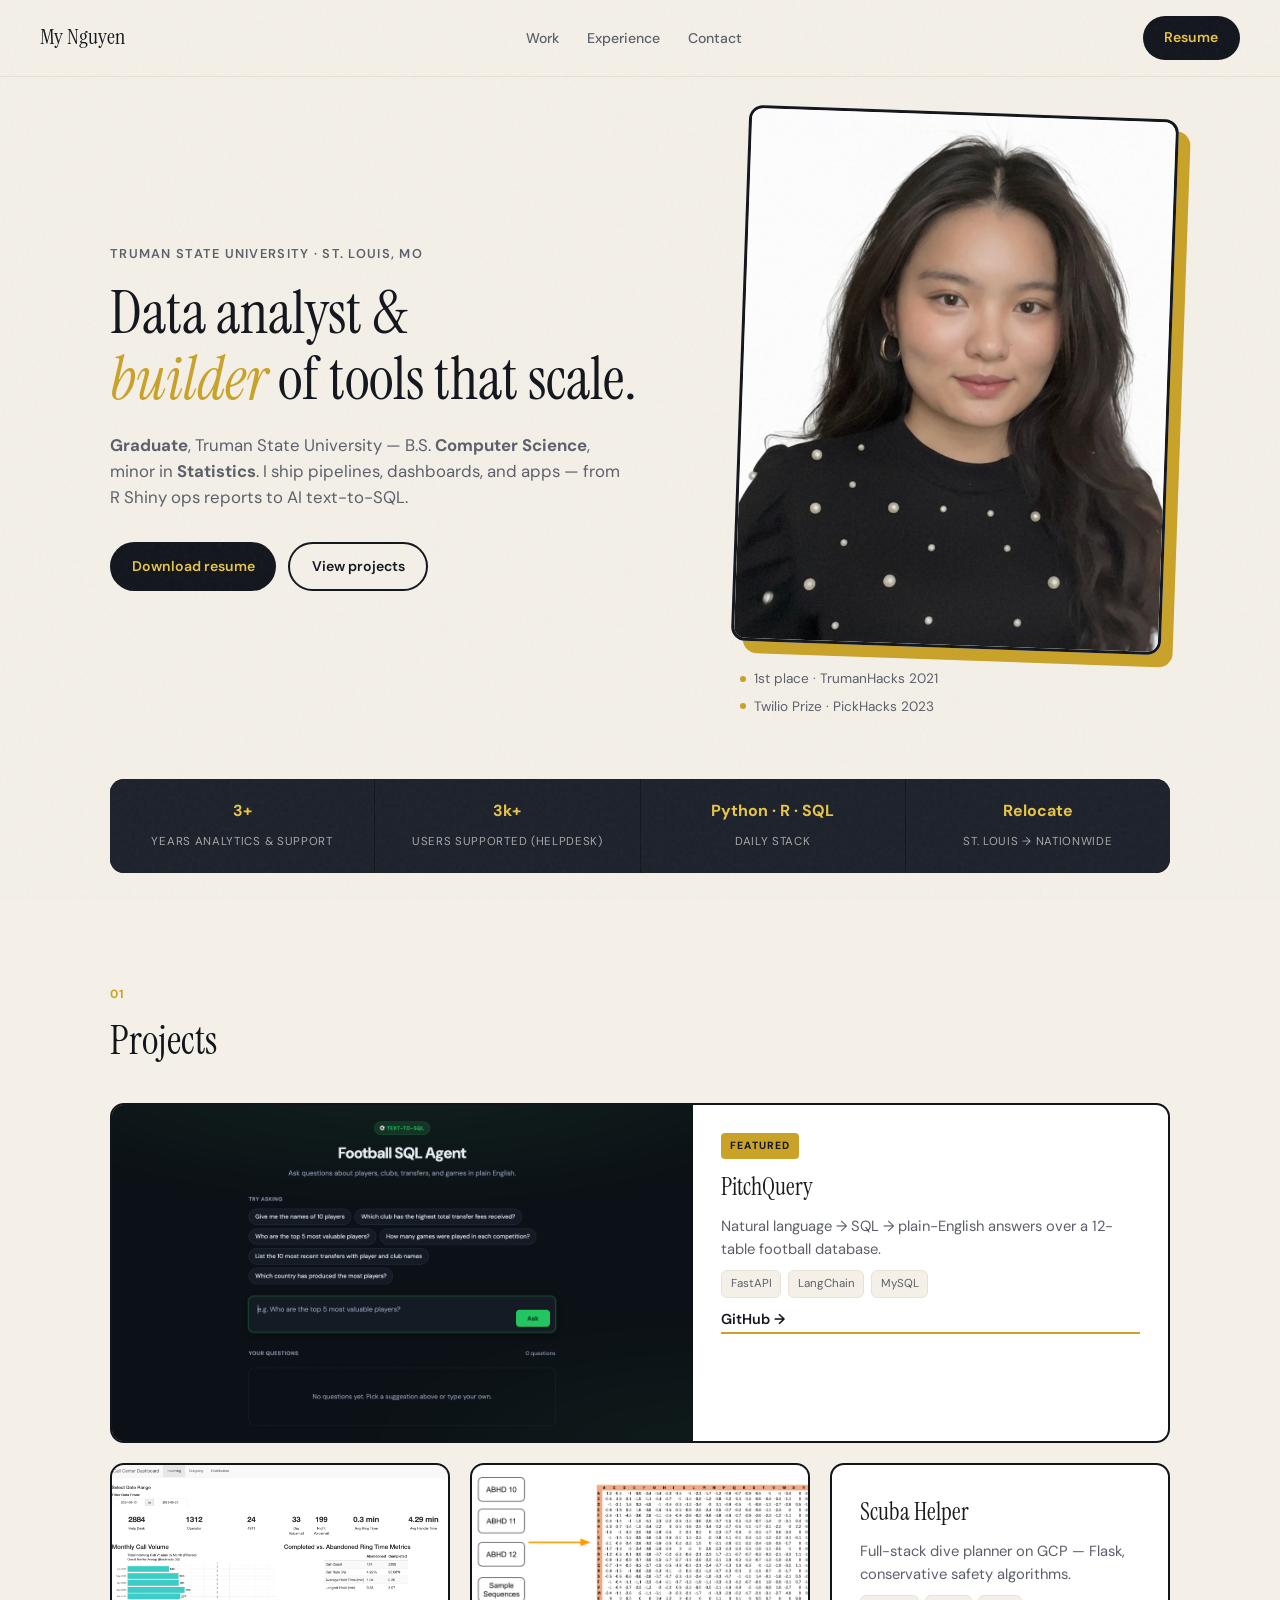
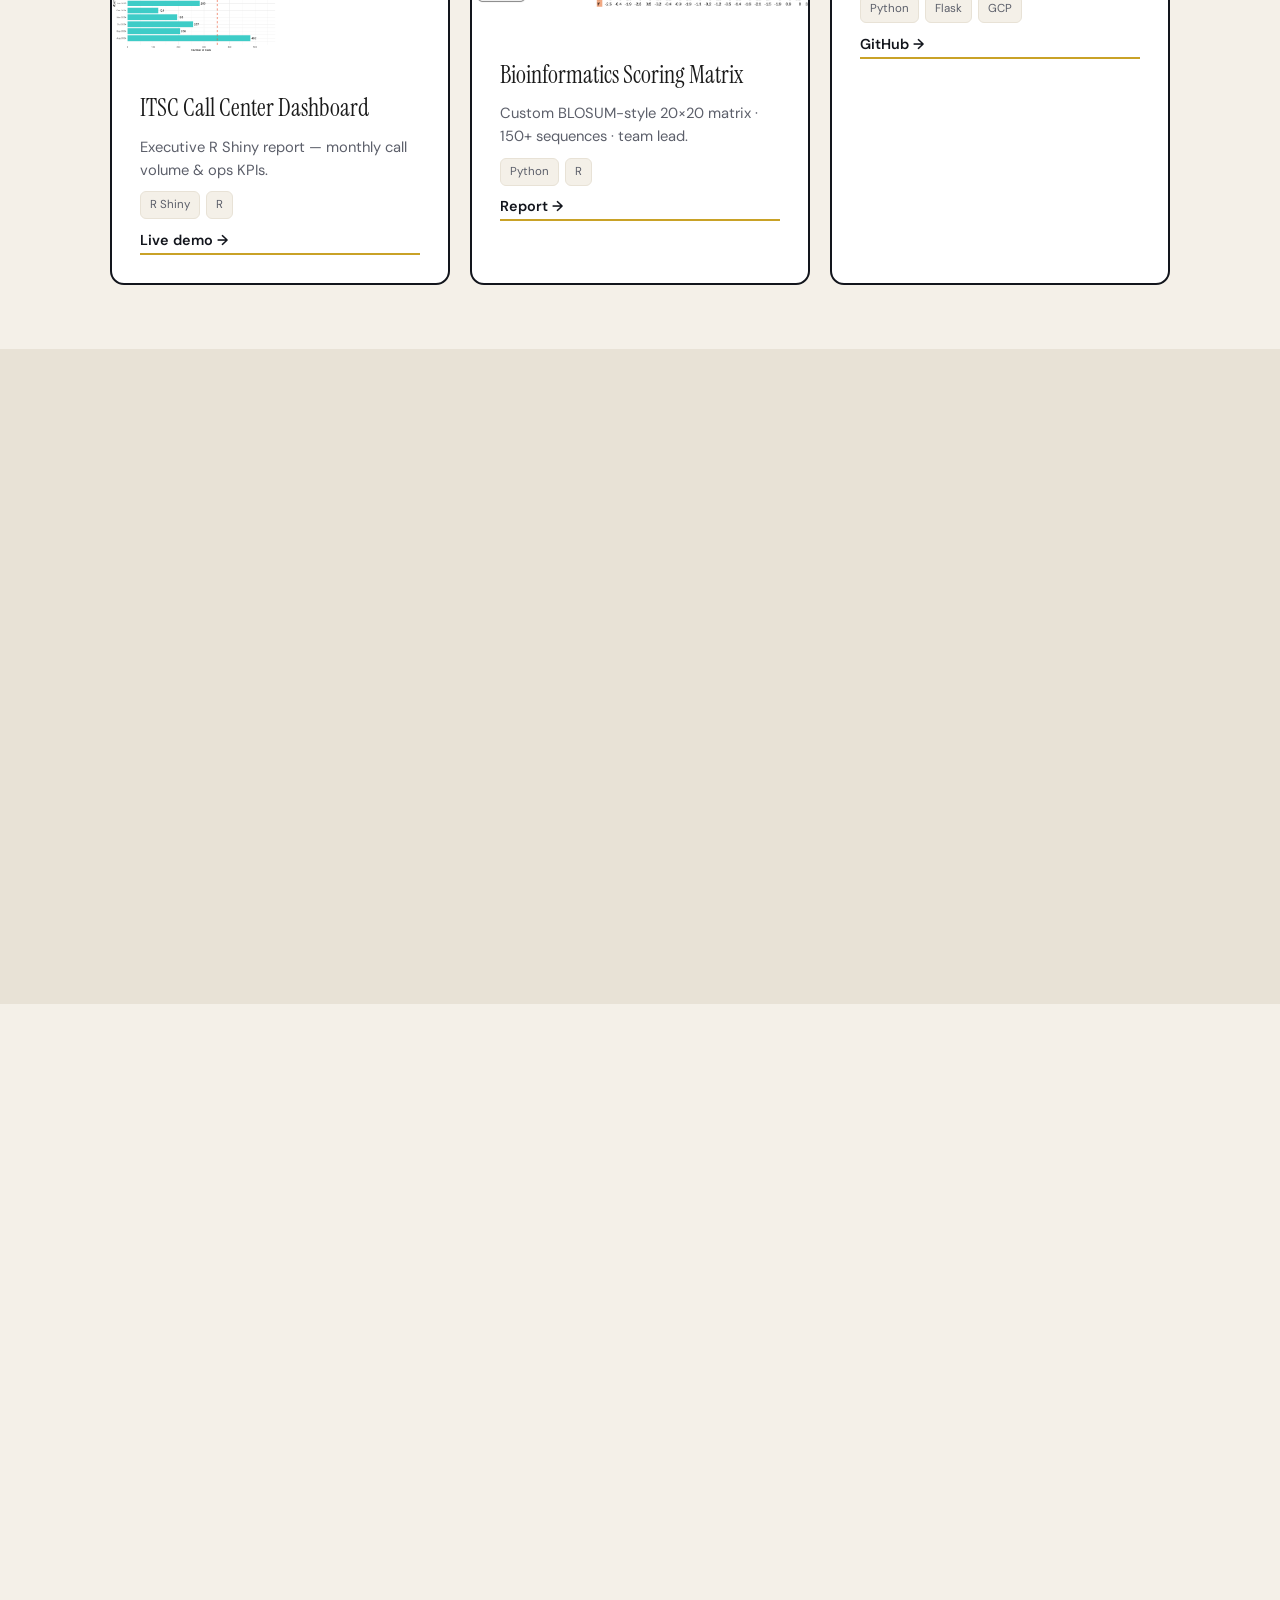
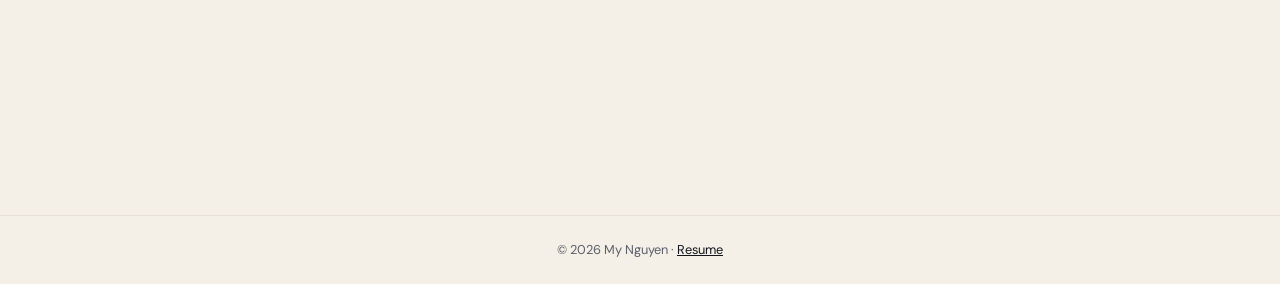
==== commit acbffd91: "Update index.html and stylesheet.css for improved layout and styling" ====
--- a/index.html
+++ b/index.html
@@ -3,189 +3,184 @@
 <head>
     <meta charset="UTF-8">
     <meta name="viewport" content="width=device-width, initial-scale=1.0">
-    <title></title>
+    <title>My Nguyen · Data &amp; Analytics</title>
+    <meta name="description" content="My Nguyen — B.S. Computer Science & Statistics minor, Truman State University. Data analyst, full-stack & ML projects.">
+    <link rel="preconnect" href="https://fonts.googleapis.com">
+    <link rel="preconnect" href="https://fonts.gstatic.com" crossorigin>
+    <link href="https://fonts.googleapis.com/css2?family=Instrument+Serif:ital@0;1&family=DM+Sans:ital,opsz,wght@0,9..40,400;0,9..40,500;0,9..40,600;0,9..40,700;1,9..40,400&display=swap" rel="stylesheet">
     <link rel="stylesheet" href="stylesheet.css">
 </head>
 <body>
-    <nav>
-        <ul class="menu">
-            <li><a href="#about">about</a></li>
-            <li><a href="#proficiencies">proficiencies</a></li>
-            <li><a href="#projects">projects</a></li>
-            <li><a href="#contact">contact</a></li>
+    <div class="grain" aria-hidden="true"></div>
+
+    <nav class="nav">
+        <a href="#home" class="nav-logo">My Nguyen</a>
+        <ul class="nav-links">
+            <li><a href="#work">Work</a></li>
+            <li><a href="#experience">Experience</a></li>
+            <li><a href="#contact">Contact</a></li>
         </ul>
+        <a href="resume.pdf" class="btn btn-gold" target="_blank" rel="noopener">Resume</a>
     </nav>
-    
-    <section class="main">
-        <div class="main-content">
-            <div class="hero-image">
-                <img src="images/IMG_0112.jpg" alt="My Nguyen">
+
+    <header class="hero" id="home">
+        <div class="hero-inner reveal">
+            <div class="hero-text">
+                <p class="label">Truman State University · St. Louis, MO</p>
+                <h1 class="hero-name">Data analyst &amp;<br><em>builder</em> of tools that scale.</h1>
+                <p class="hero-bio">
+                    <strong>Graduate</strong>, Truman State University — B.S. <strong>Computer Science</strong>,
+                    minor in <strong>Statistics</strong>. I ship pipelines, dashboards, and apps — from R Shiny ops reports to AI text-to-SQL.
+                </p>
+                <div class="hero-cta">
+                    <a href="resume.pdf" class="btn btn-gold" target="_blank" rel="noopener">Download resume</a>
+                    <a href="#work" class="btn btn-outline">View projects</a>
+                </div>
             </div>
-            <div class="main-text">
-                <p class="greeting">Hello, I'm</p>
-                <h1 class="name">My Nguyen</h1>
-                <p class="title">Data Scientist</p>
+            <div class="hero-aside">
+                <div class="portrait-wrap">
+                    <img src="images/IMG_0112.jpg" alt="My Nguyen" class="portrait">
+                </div>
+                <ul class="award-list">
+                    <li><span class="award-dot"></span> 1st place · TrumanHacks 2021</li>
+                    <li><span class="award-dot"></span> Twilio Prize · PickHacks 2023</li>
+                </ul>
             </div>
         </div>
-    </section>
-    
-    <section id="about" class="about-section">
-        <h2 class="section-heading">About</h2>
-        <div class="about-content">
-            <div class="qa-item">
-                <h3 class="question">Current progress</h3>
-                <p class="answer">I am pursuing a Bachelor's degree in Computer Science at Truman State University. I am interested in data science and machine learning, and I am currently looking for a summer 2026 internship in the field.</p>
+        <div class="metric-row reveal delay-1">
+            <div class="metric"><strong>3+</strong><span>years analytics &amp; support</span></div>
+            <div class="metric"><strong>3k+</strong><span>users supported (helpdesk)</span></div>
+            <div class="metric"><strong>Python · R · SQL</strong><span>daily stack</span></div>
+            <div class="metric"><strong>Relocate</strong><span>St. Louis → nationwide</span></div>
+        </div>
+    </header>
+
+    <main>
+        <section id="work" class="block">
+            <header class="block-head reveal">
+                <span class="block-num">01</span>
+                <h2>Projects</h2>
+            </header>
+
+            <article class="card card-feature reveal">
+                <div class="card-visual">
+                    <img src="images/output_PitchQuery.png" alt="PitchQuery">
+                </div>
+                <div class="card-copy">
+                    <span class="tag">Featured</span>
+                    <h3>PitchQuery</h3>
+                    <p>Natural language → SQL → plain-English answers over a 12-table football database.</p>
+                    <div class="chips"><span>FastAPI</span><span>LangChain</span><span>MySQL</span></div>
+                    <a href="https://github.com/mythaonguyen/PitchQuery" class="text-link" target="_blank" rel="noopener">GitHub →</a>
+                </div>
+            </article>
+
+            <div class="card-grid">
+                <article class="card reveal">
+                    <div class="card-visual card-visual-sm">
+                        <img src="images/output_ITSC.png" alt="ITSC dashboard">
+                    </div>
+                    <div class="card-copy">
+                        <h3>ITSC Call Center Dashboard</h3>
+                        <p>Executive R Shiny report — monthly call volume &amp; ops KPIs.</p>
+                        <div class="chips"><span>R Shiny</span><span>R</span></div>
+                        <a href="https://itsc.shinyapps.io/ITSC_May2025" class="text-link" target="_blank" rel="noopener">Live demo →</a>
+                    </div>
+                </article>
+
+                <article class="card reveal">
+                    <div class="card-visual card-visual-sm">
+                        <img src="images/output_Bioinformatics.png" alt="Bioinformatics">
+                    </div>
+                    <div class="card-copy">
+                        <h3>Bioinformatics Scoring Matrix</h3>
+                        <p>Custom BLOSUM-style 20×20 matrix · 150+ sequences · team lead.</p>
+                        <div class="chips"><span>Python</span><span>R</span></div>
+                        <a href="https://drive.google.com/drive/folders/1kYtw8YTBEoeg9QYuzcJqwKknhD3c3wiZ?usp=sharing" class="text-link" target="_blank" rel="noopener">Report →</a>
+                    </div>
+                </article>
+
+                <article class="card reveal">
+                    <div class="card-copy card-copy-only">
+                        <h3>Scuba Helper</h3>
+                        <p>Full-stack dive planner on GCP — Flask, conservative safety algorithms.</p>
+                        <div class="chips"><span>Python</span><span>Flask</span><span>GCP</span></div>
+                        <a href="https://github.com/mythaonguyen" class="text-link" target="_blank" rel="noopener">GitHub →</a>
+                    </div>
+                </article>
             </div>
-            <div class="qa-item">
-                <h3 class="question">Experience</h3>
-                <p class="answer">I have three-plus years of combined project and academic experience in data analytics, specifically focusing on Python, R, and SQL. I began learning Python and C++ basics during my freshman year and have consistently applied and deepened these skills over the last three years through coursework and self-directed projects. As a college senior, this background has allowed me to successfully complete multiple end-to-end projects that demonstrate proficiency in data processing, database integration, data analysis, and machine learning.</p>
+        </section>
+
+        <section id="experience" class="block block-alt">
+            <header class="block-head reveal">
+                <span class="block-num">02</span>
+                <h2>Experience</h2>
+            </header>
+            <div class="timeline">
+                <article class="timeline-card reveal">
+                    <div class="timeline-meta">
+                        <h3>Reporting Analyst</h3>
+                        <span>Truman IT Service Center · May 2025 – Present</span>
+                    </div>
+                    <p>End-to-end R pipeline, executive dashboard, data-driven staffing decisions.</p>
+                </article>
+                <article class="timeline-card reveal">
+                    <div class="timeline-meta">
+                        <h3>Academic Tutor — Computer Science</h3>
+                        <span>Truman State University · Aug 2023 – Present</span>
+                    </div>
+                    <p>OOP, foundations, data structures &amp; algorithms — individualized study plans.</p>
+                </article>
+                <article class="timeline-card reveal">
+                    <div class="timeline-meta">
+                        <h3>Helpdesk Technician</h3>
+                        <span>Truman State University · Feb 2023 – Present</span>
+                    </div>
+                    <p>Tier 1 support for 3,000+ users · OTRS ticketing · triage &amp; escalation.</p>
+                </article>
             </div>
-            <div class="qa-item">
-                <h3 class="question">Where are you based?</h3>
-                <p class="answer">Currently based in the greater St. Louis area, USA, with immediate availability to relocate to Southern California (LA, Irvine, Costa Mesa) or any other region. </p>
+        </section>
+
+        <section id="stack" class="block">
+            <header class="block-head reveal">
+                <span class="block-num">03</span>
+                <h2>Skills</h2>
+            </header>
+            <div class="skills-wrap reveal">
+                <span>Python</span><span>R</span><span>SQL</span><span>Java</span><span>C++</span>
+                <span>Pandas</span><span>Flask</span><span>FastAPI</span><span>LangChain</span>
+                <span>MySQL</span><span>Docker</span><span>Git</span><span>Linux</span>
+                <span>Machine Learning</span><span>R Shiny</span><span>Tableau</span>
             </div>
-        </div>
-    </section>
+        </section>
 
-    <section id="proficiencies" class="proficiencies">
-        <h2 class="section-heading">Proficiencies</h2>
-        <div class="proficiencies-container">
-            <div class="card">
-                <img src="images/data_analytic.png" alt="Avatar" style="width:50%" align-items: center;>
-                <div class="container">
-                  <h4><b>Data Analysis</b></h4> 
-                  <p>Collecting, cleaning, processing, and transforming raw data into actionable insights using specialized tools (Python/SQL) and statistical methods.</p> 
+        <section id="contact" class="block block-contact">
+            <div class="contact-box reveal">
+                <div>
+                    <span class="block-num">04</span>
+                    <h2>Get in touch</h2>
+                    <p class="contact-lead">Open to data, analytics, and software roles.</p>
+                    <div class="contact-row">
+                        <a href="mailto:mythaonguyen.work@gmail.com">mythaonguyen.work@gmail.com</a>
+                        <a href="tel:+19495311645">(949) 531-1645</a>
+                        <a href="https://www.linkedin.com/in/mythaonguyen0305/" target="_blank" rel="noopener">LinkedIn</a>
+                        <a href="https://github.com/mythaonguyen" target="_blank" rel="noopener">GitHub</a>
+                    </div>
                 </div>
-            </div>
-            <div class="card">
-                <img src="images/data_visualization.png" alt="Avatar" style="width:50%" align-items: center;>
-                <div class="container">
-                  <h4><b>Data Visualization</b></h4> 
-                  <p>Translating data. trends into visual representations using R Shiny and Tableau to communicate insights effectively.</p> 
-                </div>
-            </div>
-            <div class="card">
-                <img src="images/statistics.png" alt="Avatar" style="width:50%" align-items: center;>
-                <div class="container">
-                  <h4><b>Statistical Inference</b></h4> 
-                  <p>Performing hypothesis testing, confidence interval estimation, and regression analysis to draw meaningful conclusions from data.</p> 
-                </div>
-            </div>
-            <div class="card">
-                <img src="images/teamwork.png" alt="Avatar" style="width:50%" align-items: center;>
-                <div class="container">
-                  <h4><b>Collaboration</b></h4> 
-                  <p>Collaborating with team members to achieve common goals and solve complex problems.</p> 
-                </div>
-            </div>
-            <div class="card">
-                <img src="images/chat.png" alt="Avatar" style="width:50%" align-items: center;>
-                <div class="container">
-                  <h4><b>Customer Service</b></h4> 
-                  <p>Providing face-to-face or over the phone customer service to ensure customer satisfaction.</p> 
-                </div>
-            </div>
-        </div>
-    </section>
-
-    <section id="projects" class="project-section">
-        <h2 class="section-heading">Projects</h2>
-        <div class="about-content">
-            <div class="qa-item">
-                <div class="question-header">
-                    <h3 class="question">Bioinformatics</h3>
-                    <a href="https://drive.google.com/drive/folders/1kYtw8YTBEoeg9QYuzcJqwKknhD3c3wiZ?usp=sharing" target="_blank" class="project-button">View Project Report</a>
-                </div>
-                <h3 class="project-subtitle">Sequence Alignment Scoring</h3>
-                <p class="answer">Lead a team of 3 students to look at 120 Alpha Beta Hydrolases (ABH) and compose a custom substitution matrix according to the derivation steps of BLOSUM substitution matrix. The team will extract conserved blocks, calculate the log-odds ratio of observed to expected amino acid substitutions, and generate a specific 20×20 scoring matrix. The final deliverable is the new matrix and a report validating its effectiveness by comparing the quality of ABH sequence alignments against those achieved using a standard, general-purpose matrix. </p>
-                <img src="images/output_Bioinformatics.png" class = "project-image">
-            </div>
-        </div>
-        <div class="about-content">
-            <div class="qa-item">
-                <div class="question-header">
-                    <h3 class="question">Data Analysis and Reporting</h3>
-                    <a href="https://itsc.shinyapps.io/ITSC_May2025" target="_blank" class="project-button">View Project Report</a>
-                </div>
-                <h3 class="project-subtitle">IT Service Center Yearly Report</h3>
-                <p class="answer">Build the FY 2024-2025 report for Call Center at Truman State University with various categories of calls such as outgoing (to technicians or customers) and incoming (operator, classroom emergency, and help desk). Deliver quantified metrics to address the performance of the Call Center across all operational categories. </p>
-                <img src="images/output_ITSC.png" class = "project-image">
-            </div>
-        </div>
-        <div class="about-content">
-            <div class="qa-item">
-                <div class="question-header">
-                    <h3 class="question">AI & Data Engineering</h3>
-                    <a href="https://github.com/mythaonguyen/PitchQuery" target="_blank" class="project-button">View on GitHub</a>
-                </div>
-                <h3 class="project-subtitle">PitchQuery — Football SQL Agent</h3>
-                <p class="answer">Built an AI-powered text-to-SQL web application that lets users ask natural-language questions about professional football data and receive SQL-backed answers. The system uses LangChain with an LLM to generate schema-aware MySQL queries against a 12-table Kaggle dataset, executes them via SQLAlchemy, and summarizes results in plain English. Delivered a FastAPI backend and interactive frontend with suggested questions, query history, and expandable result panels showing generated SQL and data tables.</p>
-                <img src="images/output_PitchQuery.png" class="project-image" alt="PitchQuery web application screenshot">
-            </div>
-        </div>
-    </section>
-    
-    <section id="contact" class="contact-section">
-        <h2 class="section-heading">Contact</h2>
-        <div class="contact-content">
-            <div class="contact-info">
-                <div class="contact-item">
-                    <h3>Email</h3>
-                    <a href="mailto:mythaonguyen.work@gmail.com">mythaonguyen.work@gmail.com</a>
-                </div>
-                <div class="contact-item">
-                    <h3>LinkedIn</h3>
-                    <a href="https://www.linkedin.com/in/mythaonguyen0305/" target="_blank">linkedin.com/in/mythaonguyen0305</a>
-                </div>
-                <div class="contact-item">
-                    <h3>GitHub</h3>
-                    <a href="https://github.com/mythaonguyen" target="_blank">github.com/yourusername</a>
-                </div>
-            </div>
-            <div class="contact-form-container">
-                <h3 class="form-title">Let's chat</h3>
-                <form class="contact-form" id="contactForm">
-                    <div class="form-row">
-                        <div class="form-group">
-                            <label for="firstName">First Name</label>
-                            <input type="text" id="firstName" name="firstName" required>
-                        </div>
-                        <div class="form-group">
-                            <label for="lastName">Last Name</label>
-                            <input type="text" id="lastName" name="lastName" required>
-                        </div>
-                    </div>
-                    <div class="form-group">
-                        <label for="email">Email</label>
-                        <input type="email" id="email" name="email" required>
-                    </div>
-                    <div class="form-group">
-                        <label for="message">Message</label>
-                        <textarea id="message" name="message" rows="5" required></textarea>
-                    </div>
-                    <button type="submit" class="project-button">Send Message</button>
+                <form class="mini-form" id="contactForm">
+                    <input type="text" id="firstName" placeholder="Name" required>
+                    <input type="email" id="email" placeholder="Email" required>
+                    <textarea id="message" placeholder="Message" rows="3" required></textarea>
+                    <button type="submit" class="btn btn-gold btn-full">Send</button>
                 </form>
             </div>
-            <script>
-                document.getElementById('contactForm').addEventListener('submit', function(e) {
-                    e.preventDefault();
-                    
-                    const firstName = document.getElementById('firstName').value;
-                    const lastName = document.getElementById('lastName').value;
-                    const email = document.getElementById('email').value;
-                    const message = document.getElementById('message').value;
-                    
-                    const subject = encodeURIComponent('Contact Form Submission from ' + firstName + ' ' + lastName);
-                    const body = encodeURIComponent('Name: ' + firstName + ' ' + lastName + '\n' +
-                                                    'Email: ' + email + '\n\n' +
-                                                    'Message:\n' + message);
-                    
-                    const mailtoLink = 'mailto:mythaonguyen.work@gmail.com?subject=' + subject + '&body=' + body;
-                    
-                    window.location.href = mailtoLink;
-                });
-            </script>
-        </div>
-    </section>
+        </section>
+    </main>
+
+    <footer class="footer">
+        <p>© 2026 My Nguyen · <a href="resume.pdf" target="_blank" rel="noopener">Resume</a></p>
+    </footer>
+
+    <script src="main.js"></script>
 </body>
-</html>+</html>
--- a/stylesheet.css
+++ b/stylesheet.css
@@ -1,3 +1,17 @@
+:root {
+    --ink: #12151c;
+    --ink-soft: #1c212b;
+    --paper: #f4f0e8;
+    --paper-dim: #e8e2d6;
+    --gold: #c9a227;
+    --gold-light: #e8c547;
+    --text: #1a1a1a;
+    --muted: #5c5f6a;
+    --serif: "Instrument Serif", Georgia, serif;
+    --sans: "DM Sans", system-ui, sans-serif;
+    --radius: 14px;
+}
+
 * {
     margin: 0;
     padding: 0;
@@ -9,404 +23,579 @@
 }
 
 body {
-    font-family: -apple-system, BlinkMacSystemFont, 'Segoe UI', Roboto, Oxygen, Ubuntu, Cantarell, sans-serif;
-}
-
-nav {
+    font-family: var(--sans);
+    background: var(--paper);
+    color: var(--text);
+    line-height: 1.55;
+}
+
+.grain {
+    position: fixed;
+    inset: 0;
+    pointer-events: none;
+    z-index: 9999;
+    opacity: 0.04;
+    background-image: url("data:image/svg+xml,%3Csvg viewBox='0 0 256 256' xmlns='http://www.w3.org/2000/svg'%3E%3Cfilter id='n'%3E%3CfeTurbulence type='fractalNoise' baseFrequency='0.9' numOctaves='4' stitchTiles='stitch'/%3E%3C/filter%3E%3Crect width='100%25' height='100%25' filter='url(%23n)'/%3E%3C/svg%3E");
+}
+
+/* Nav */
+.nav {
     position: fixed;
     top: 0;
+    left: 0;
     right: 0;
-    padding: 20px 30px;
-    z-index: 1000;
-}
-
-.menu {
+    z-index: 100;
+    display: flex;
+    align-items: center;
+    justify-content: space-between;
+    padding: 1rem clamp(1.25rem, 4vw, 2.5rem);
+    background: rgba(244, 240, 232, 0.85);
+    backdrop-filter: blur(10px);
+    border-bottom: 1px solid var(--paper-dim);
+}
+
+.nav-logo {
+    font-family: var(--serif);
+    font-size: 1.35rem;
+    font-weight: 400;
+    color: var(--ink);
+    text-decoration: none;
+}
+
+.nav-links {
     list-style: none;
     display: flex;
-    gap: 25px;
-    flex-wrap: wrap;
-}
-
-.menu li a {
+    gap: 1.75rem;
+}
+
+.nav-links a {
     text-decoration: none;
-    color: #333;
-    font-size: 16px;
+    color: var(--muted);
+    font-size: 0.88rem;
     font-weight: 500;
-    transition: color 0.3s ease;
-    text-transform: capitalize;
-}
-
-.menu li a:hover {
-    color: #007bff;
-}
-
-.main {
-    display: flex;
-    justify-content: center;
-    align-items: center;
-    min-height: 100vh;
-    padding: 20px;
-    margin: 0 auto;
-}
-
-.main-content {
-    display: flex;
+    transition: color 0.2s;
+}
+
+.nav-links a:hover {
+    color: var(--ink);
+}
+
+/* Buttons */
+.btn {
+    display: inline-flex;
     align-items: center;
     justify-content: center;
-    gap: 50px;
-    max-width: 1200px;
+    padding: 0.7rem 1.35rem;
+    border-radius: 999px;
+    font-family: var(--sans);
+    font-size: 0.88rem;
+    font-weight: 600;
+    text-decoration: none;
+    border: none;
+    cursor: pointer;
+    transition: transform 0.2s, box-shadow 0.2s;
+}
+
+.btn:hover {
+    transform: translateY(-2px);
+}
+
+.btn-gold {
+    background: var(--ink);
+    color: var(--gold-light);
+}
+
+.btn-gold:hover {
+    box-shadow: 0 8px 24px rgba(18, 21, 28, 0.25);
+}
+
+.btn-outline {
+    background: transparent;
+    color: var(--ink);
+    border: 2px solid var(--ink);
+}
+
+.btn-full {
     width: 100%;
+}
+
+.text-link {
+    color: var(--ink);
+    font-weight: 600;
+    text-decoration: none;
+    font-size: 0.9rem;
+    border-bottom: 2px solid var(--gold);
+    padding-bottom: 2px;
+    transition: color 0.2s;
+}
+
+.text-link:hover {
+    color: var(--gold);
+}
+
+/* Hero */
+.hero {
+    padding: 7rem clamp(1.25rem, 4vw, 2.5rem) 3rem;
+    max-width: 1140px;
     margin: 0 auto;
-}
-
-.hero-image {
-    flex-shrink: 0;
-}
-
-.hero-image img {
-    width: 300px;
-    height: 300px;
-    object-fit: scale-down;
+    min-height: 92vh;
+    display: flex;
+    flex-direction: column;
+    justify-content: center;
+}
+
+.hero-inner {
+    display: grid;
+    grid-template-columns: 1.15fr 0.85fr;
+    gap: 3rem;
+    align-items: center;
+}
+
+.label {
+    font-size: 0.8rem;
+    font-weight: 600;
+    text-transform: uppercase;
+    letter-spacing: 0.1em;
+    color: var(--muted);
+    margin-bottom: 1rem;
+}
+
+.hero-name {
+    font-family: var(--serif);
+    font-size: clamp(2.5rem, 6vw, 3.75rem);
+    font-weight: 400;
+    line-height: 1.1;
+    color: var(--ink);
+    margin-bottom: 1.25rem;
+}
+
+.hero-name em {
+    font-style: italic;
+    color: var(--gold);
+}
+
+.hero-bio {
+    font-size: 1.05rem;
+    color: var(--muted);
+    max-width: 32rem;
+    margin-bottom: 2rem;
+}
+
+.hero-cta {
+    display: flex;
+    gap: 0.75rem;
+    flex-wrap: wrap;
+}
+
+.portrait-wrap {
+    border-radius: var(--radius);
+    overflow: hidden;
+    border: 3px solid var(--ink);
+    box-shadow: 12px 12px 0 var(--gold);
+    transform: rotate(2deg);
+    transition: transform 0.4s ease;
+}
+
+.portrait-wrap:hover {
+    transform: rotate(0deg) scale(1.02);
+}
+
+.portrait {
+    width: 100%;
+    display: block;
+    aspect-ratio: 4/5;
+    object-fit: cover;
+}
+
+.award-list {
+    list-style: none;
+    margin-top: 1.25rem;
+    font-size: 0.85rem;
+    color: var(--muted);
+}
+
+.award-list li {
+    display: flex;
+    align-items: center;
+    gap: 0.5rem;
+    margin-bottom: 0.4rem;
+}
+
+.award-dot {
+    width: 6px;
+    height: 6px;
+    background: var(--gold);
     border-radius: 50%;
 }
 
-.main-text {
+.metric-row {
+    display: grid;
+    grid-template-columns: repeat(4, 1fr);
+    gap: 1px;
+    background: var(--ink);
+    border-radius: var(--radius);
+    overflow: hidden;
+    margin-top: 3.5rem;
+}
+
+.metric {
+    background: var(--ink-soft);
+    padding: 1.25rem 1rem;
+    text-align: center;
+    color: var(--paper);
+}
+
+.metric strong {
+    display: block;
+    font-size: 1rem;
+    margin-bottom: 0.25rem;
+    color: var(--gold-light);
+}
+
+.metric span {
+    font-size: 0.72rem;
+    color: rgba(244, 240, 232, 0.65);
+    text-transform: uppercase;
+    letter-spacing: 0.06em;
+}
+
+/* Blocks */
+.block {
+    max-width: 1140px;
+    margin: 0 auto;
+    padding: 4rem clamp(1.25rem, 4vw, 2.5rem);
+}
+
+.block-alt {
+    background: var(--paper-dim);
+    max-width: none;
+    padding-left: clamp(1.25rem, 4vw, 2.5rem);
+    padding-right: clamp(1.25rem, 4vw, 2.5rem);
+}
+
+.block-alt .timeline {
+    max-width: 1140px;
+    margin: 0 auto;
+}
+
+.block-head {
+    margin-bottom: 2rem;
+}
+
+.block-num {
+    font-size: 0.75rem;
+    font-weight: 700;
+    color: var(--gold);
+    letter-spacing: 0.12em;
+    display: block;
+    margin-bottom: 0.35rem;
+}
+
+.block-head h2 {
+    font-family: var(--serif);
+    font-size: clamp(2rem, 4vw, 2.5rem);
+    font-weight: 400;
+    color: var(--ink);
+}
+
+/* Project cards */
+.card {
+    background: #fff;
+    border: 2px solid var(--ink);
+    border-radius: var(--radius);
+    overflow: hidden;
+    transition: transform 0.3s ease, box-shadow 0.3s ease;
+}
+
+.card:hover {
+    transform: translateY(-6px);
+    box-shadow: 8px 8px 0 var(--gold);
+}
+
+.card-feature {
+    display: grid;
+    grid-template-columns: 1.1fr 0.9fr;
+    margin-bottom: 1.25rem;
+}
+
+.card-visual {
+    background: var(--ink);
+    min-height: 260px;
+    overflow: hidden;
+}
+
+.card-visual-sm {
+    min-height: 160px;
+}
+
+.card-visual img {
+    width: 100%;
+    height: 100%;
+    object-fit: cover;
+    object-position: top;
+    transition: transform 0.5s ease;
+}
+
+.card:hover .card-visual img {
+    transform: scale(1.04);
+}
+
+.card-copy {
+    padding: 1.75rem;
     display: flex;
     flex-direction: column;
+    gap: 0.6rem;
+}
+
+.card-copy-only {
+    min-height: 200px;
+    justify-content: center;
+}
+
+.card-copy h3 {
+    font-family: var(--serif);
+    font-size: 1.5rem;
+    font-weight: 400;
+}
+
+.card-copy p {
+    color: var(--muted);
+    font-size: 0.92rem;
+}
+
+.tag {
+    display: inline-block;
+    width: fit-content;
+    font-size: 0.65rem;
+    font-weight: 700;
+    text-transform: uppercase;
+    letter-spacing: 0.1em;
+    background: var(--gold);
+    color: var(--ink);
+    padding: 0.3rem 0.6rem;
+    border-radius: 4px;
+}
+
+.chips {
+    display: flex;
+    flex-wrap: wrap;
+    gap: 0.4rem;
+}
+
+.chips span {
+    font-size: 0.72rem;
+    padding: 0.25rem 0.55rem;
+    background: var(--paper);
+    border: 1px solid var(--paper-dim);
+    border-radius: 6px;
+    color: var(--muted);
+}
+
+.card-grid {
+    display: grid;
+    grid-template-columns: repeat(3, 1fr);
+    gap: 1.25rem;
+}
+
+.card-grid .card {
+    display: flex;
+    flex-direction: column;
+}
+
+/* Timeline */
+.timeline {
+    display: flex;
+    flex-direction: column;
+    gap: 1rem;
+}
+
+.timeline-card {
+    background: #fff;
+    border-left: 4px solid var(--gold);
+    padding: 1.25rem 1.5rem;
+    border-radius: 0 var(--radius) var(--radius) 0;
+    box-shadow: 0 2px 12px rgba(0, 0, 0, 0.04);
+}
+
+.timeline-meta h3 {
+    font-size: 1.1rem;
+    font-weight: 600;
+    margin-bottom: 0.2rem;
+}
+
+.timeline-meta span {
+    font-size: 0.82rem;
+    color: var(--muted);
+}
+
+.timeline-card > p {
+    margin-top: 0.5rem;
+    font-size: 0.9rem;
+    color: var(--muted);
+}
+
+/* Skills */
+.skills-wrap {
+    display: flex;
+    flex-wrap: wrap;
+    gap: 0.6rem;
+}
+
+.skills-wrap span {
+    padding: 0.5rem 1rem;
+    background: #fff;
+    border: 2px solid var(--ink);
+    border-radius: 999px;
+    font-size: 0.85rem;
+    font-weight: 500;
+    transition: background 0.2s, color 0.2s;
+}
+
+.skills-wrap span:hover {
+    background: var(--ink);
+    color: var(--gold-light);
+}
+
+/* Contact */
+.block-contact {
+    padding-bottom: 5rem;
+}
+
+.contact-box {
+    max-width: 1140px;
+    margin: 0 auto;
+    display: grid;
+    grid-template-columns: 1fr 1fr;
+    gap: 2.5rem;
+    padding: 2.5rem;
+    background: var(--ink);
+    color: var(--paper);
+    border-radius: var(--radius);
+}
+
+.contact-box .block-num {
+    color: var(--gold-light);
+}
+
+.contact-box h2 {
+    font-family: var(--serif);
+    font-size: 2rem;
+    font-weight: 400;
+    margin: 0.25rem 0 0.75rem;
+}
+
+.contact-lead {
+    color: rgba(244, 240, 232, 0.7);
+    margin-bottom: 1.25rem;
+}
+
+.contact-row {
+    display: flex;
+    flex-direction: column;
+    gap: 0.5rem;
+}
+
+.contact-row a {
+    color: var(--gold-light);
+    text-decoration: none;
+    font-size: 0.95rem;
+}
+
+.contact-row a:hover {
+    text-decoration: underline;
+}
+
+.mini-form {
+    display: flex;
+    flex-direction: column;
+    gap: 0.65rem;
+}
+
+.mini-form input,
+.mini-form textarea {
+    padding: 0.75rem 1rem;
+    border: 1px solid rgba(255, 255, 255, 0.15);
+    border-radius: 8px;
+    background: var(--ink-soft);
+    color: var(--paper);
+    font-family: var(--sans);
+    font-size: 0.9rem;
+}
+
+.mini-form input::placeholder,
+.mini-form textarea::placeholder {
+    color: rgba(244, 240, 232, 0.45);
+}
+
+.mini-form input:focus,
+.mini-form textarea:focus {
+    outline: none;
+    border-color: var(--gold);
+}
+
+.footer {
     text-align: center;
-}
-
-.greeting {
-    font-size: 20px;
-    color: #666;
-    margin-bottom: 10px;
-}
-
-.name {
-    font-size: 48px;
-    font-weight: bold;
-    color: #333;
-    margin-bottom: 10px;
-    line-height: 1.2;
-}
-
-.title {
-    font-size: 28px;
-    color: #555;
-    margin-top: 0;
-}
-
-.about-section, .proficiencies, .project-section, .contact-section {
-    padding: 100px 20px;
-    max-width: 1200px;
-    margin: 0 auto;
-    min-height: 100vh;
-    display: flex;
-    flex-direction: column;
-}
-
-.proficiencies-container {
-    display: flex; 
-    gap: 40px; 
-    padding-left: 60px; 
-    flex-wrap: wrap;
-    width: 100%;
-}
-
-
-.section-heading {
-    font-size: 36px;
-    font-weight: bold;
-    color: #333;
-    margin-bottom: 40px;
-    text-align: left;
-}
-
-.about-content {
-    width: 100%;
-    padding-left: 60px;
-}
-
-.qa-item {
-    margin-bottom: 40px;
-}
-
-.question-header {
-    display: flex;
-    justify-content: space-between;
-    align-items: center;
-    margin-bottom: 15px;
-}
-
-.qa-item .question {
-    font-size: 28px;
-    font-weight: bold;
-    color: #333;
-    margin-bottom: 0;
-}
-
-.qa-item .answer {
-    font-size: 18px;
-    color: #555;
-    line-height: 1.6;
-    margin-bottom: 0;
-    padding-left: 40px;
-}
-
-@media (max-width: 768px) {
-    nav {
-        padding: 15px 20px;
-    }
-
-    .menu {
-        gap: 15px;
-    }
-
-    .menu li a {
-        font-size: 14px;
-    }
-
-    .main-content {
-        flex-direction: column;
-        gap: 30px;
-        text-align: center;
-    }
-
-    .hero-image img {
-        width: 200px;
-        height: 200px;
-    }
-
-    .greeting {
-        font-size: 18px;
-    }
-
-    .name {
-        font-size: 36px;
-    }
-
-    .title {
-        font-size: 24px;
-    }
-
-    .question-header {
-        flex-direction: column;
-        align-items: flex-start;
-        gap: 15px;
-    }
-
-    .qa-item .question {
-        font-size: 24px;
-    }
-
-    .project-button {
-        font-size: 14px;
-        padding: 8px 16px;
-    }
-
-    .qa-item .answer {
-        font-size: 16px;
-        padding-left: 30px;
-    }
-
-    .section-heading {
-        font-size: 28px;
-    }
-
-    .about-content {
-        padding-left: 30px;
-    }
-
-    .proficiencies-container {
-        padding-left: 30px; 
-        gap: 20px;
-    }
-    .card {
-        flex: 0 0 calc(100% - 0px);
-        min-width: 250px;
-    }
-}
-
-.card {
-    box-shadow: 0 4px 8px 0 rgba(0,0,0,0.2);
-    transition: 0.3s;
-    flex: 0 0 calc((100% - 80px) / 3);
-    min-width: 280px;
-    text-align: center;
-    padding: 20px;
-}
-
-.card:hover {
-    box-shadow: 0 8px 16px 0 rgba(0,0,0,0.2);
-}
-
-.card img {
-    display: block;
-    margin: 0 auto 20px auto;
-}
-
-.container {
-    padding: 10px 0;
-    text-align: center;
-}
-
-.container p {
-    text-align: left;
-}
-.project-subtitle {
-    padding-bottom: 20px;
-    margin-bottom: 0;
-}
-
-.project-button {
-    display: inline-block;
-    padding: 10px 20px;
-    background-color: white;
-    color: black;
-    text-decoration: none;
-    border-radius: 5px;
-    border: 2px solid black;
-    font-size: 16px;
-    font-weight: 500;
-    transition: all 0.3s ease;
-}
-
-.project-button:hover {
-    background-color: #f0f0f0;
-    transform: translateY(-2px);
-    box-shadow: 0 4px 8px rgba(0, 0, 0, 0.2);
-}
-
-.project-image { 
-    width: 80%;
-    height: auto; 
-    display: block; 
-    margin-left: auto;
-    margin-right: auto;
-    margin-top: 15px;
-    margin-bottom: 15px;
-}
-
-.contact-content {
-    display: flex;
-    gap: 60px;
-    padding-left: 60px;
-    width: 100%;
-}
-
-.contact-info {
-    flex: 1;
-}
-
-.contact-item {
-    margin-bottom: 30px;
-}
-
-.contact-item h3 {
-    font-size: 20px;
-    font-weight: bold;
-    color: #333;
-    margin-bottom: 10px;
-}
-
-.contact-item a {
-    color: #007bff;
-    text-decoration: none;
-    font-size: 16px;
-    transition: color 0.3s ease;
-}
-
-.contact-item a:hover {
-    color: #0056b3;
-    text-decoration: underline;
-}
-
-.contact-form-container {
-    flex: 1;
-}
-
-.form-title {
-    font-size: 28px;
-    font-weight: bold;
-    color: #333;
-    margin-bottom: 30px;
-}
-
-.contact-form {
-    display: flex;
-    flex-direction: column;
-    gap: 20px;
-}
-
-.form-row {
-    display: flex;
-    gap: 20px;
-}
-
-.form-group {
-    flex: 1;
-    display: flex;
-    flex-direction: column;
-}
-
-.form-group label {
-    font-size: 16px;
-    font-weight: 500;
-    color: #333;
-    margin-bottom: 8px;
-}
-
-.form-group input,
-.form-group textarea {
-    padding: 12px;
-    border: 1px solid #ddd;
-    border-radius: 5px;
-    font-size: 16px;
-    font-family: inherit;
-    transition: border-color 0.3s ease;
-}
-
-.form-group input:focus,
-.form-group textarea:focus {
-    outline: none;
-    border-color: #007bff;
-}
-
-.form-group textarea {
-    resize: vertical;
-    min-height: 120px;
-}
-
-.submit-button {
-    padding: 12px 30px;
-    background-color: #007bff;
-    color: white;
-    border: none;
-    border-radius: 5px;
-    font-size: 16px;
-    font-weight: 500;
-    cursor: pointer;
-    transition: background-color 0.3s ease;
-    align-self: flex-start;
-}
-
-.submit-button:hover {
-    background-color: #0056b3;
-}
-
-@media (max-width: 768px) {
-    .contact-content {
-        flex-direction: column;
-        padding-left: 30px;
-        gap: 40px;
-    }
-
-    .form-row {
-        flex-direction: column;
-        gap: 20px;
-    }
-
-    .submit-button {
-        width: 100%;
-    }
-}+    padding: 1.5rem;
+    font-size: 0.8rem;
+    color: var(--muted);
+    border-top: 1px solid var(--paper-dim);
+}
+
+.footer a {
+    color: var(--ink);
+}
+
+/* Reveal */
+.reveal {
+    opacity: 0;
+    transform: translateY(20px);
+    transition: opacity 0.65s ease, transform 0.65s ease;
+}
+
+.reveal.visible {
+    opacity: 1;
+    transform: none;
+}
+
+.delay-1 {
+    transition-delay: 0.15s;
+}
+
+/* Responsive */
+@media (max-width: 900px) {
+    .hero-inner {
+        grid-template-columns: 1fr;
+    }
+
+    .hero-aside {
+        order: -1;
+        max-width: 280px;
+        margin: 0 auto;
+    }
+
+    .metric-row {
+        grid-template-columns: repeat(2, 1fr);
+    }
+
+    .card-feature {
+        grid-template-columns: 1fr;
+    }
+
+    .card-grid {
+        grid-template-columns: 1fr;
+    }
+
+    .contact-box {
+        grid-template-columns: 1fr;
+    }
+
+    .nav-links {
+        display: none;
+    }
+}
+
+@media (max-width: 480px) {
+    .metric-row {
+        grid-template-columns: 1fr;
+    }
+}
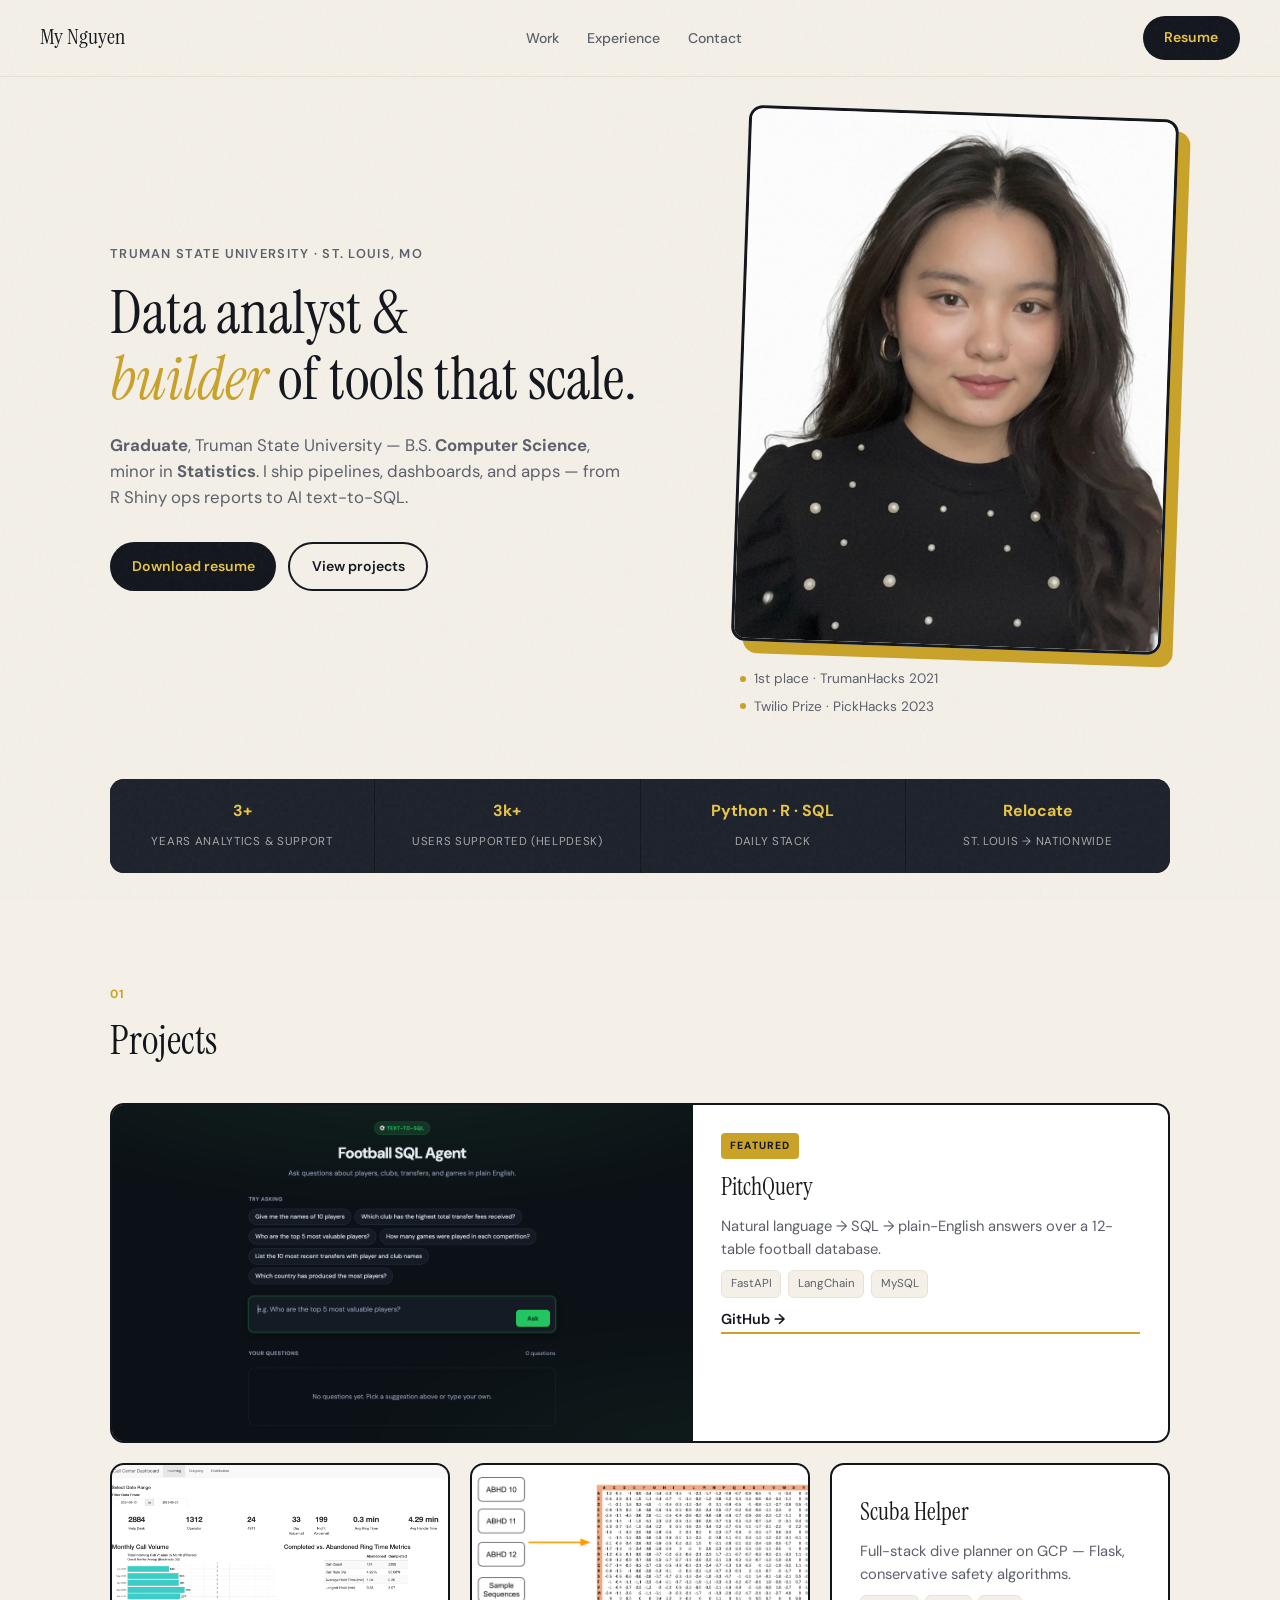
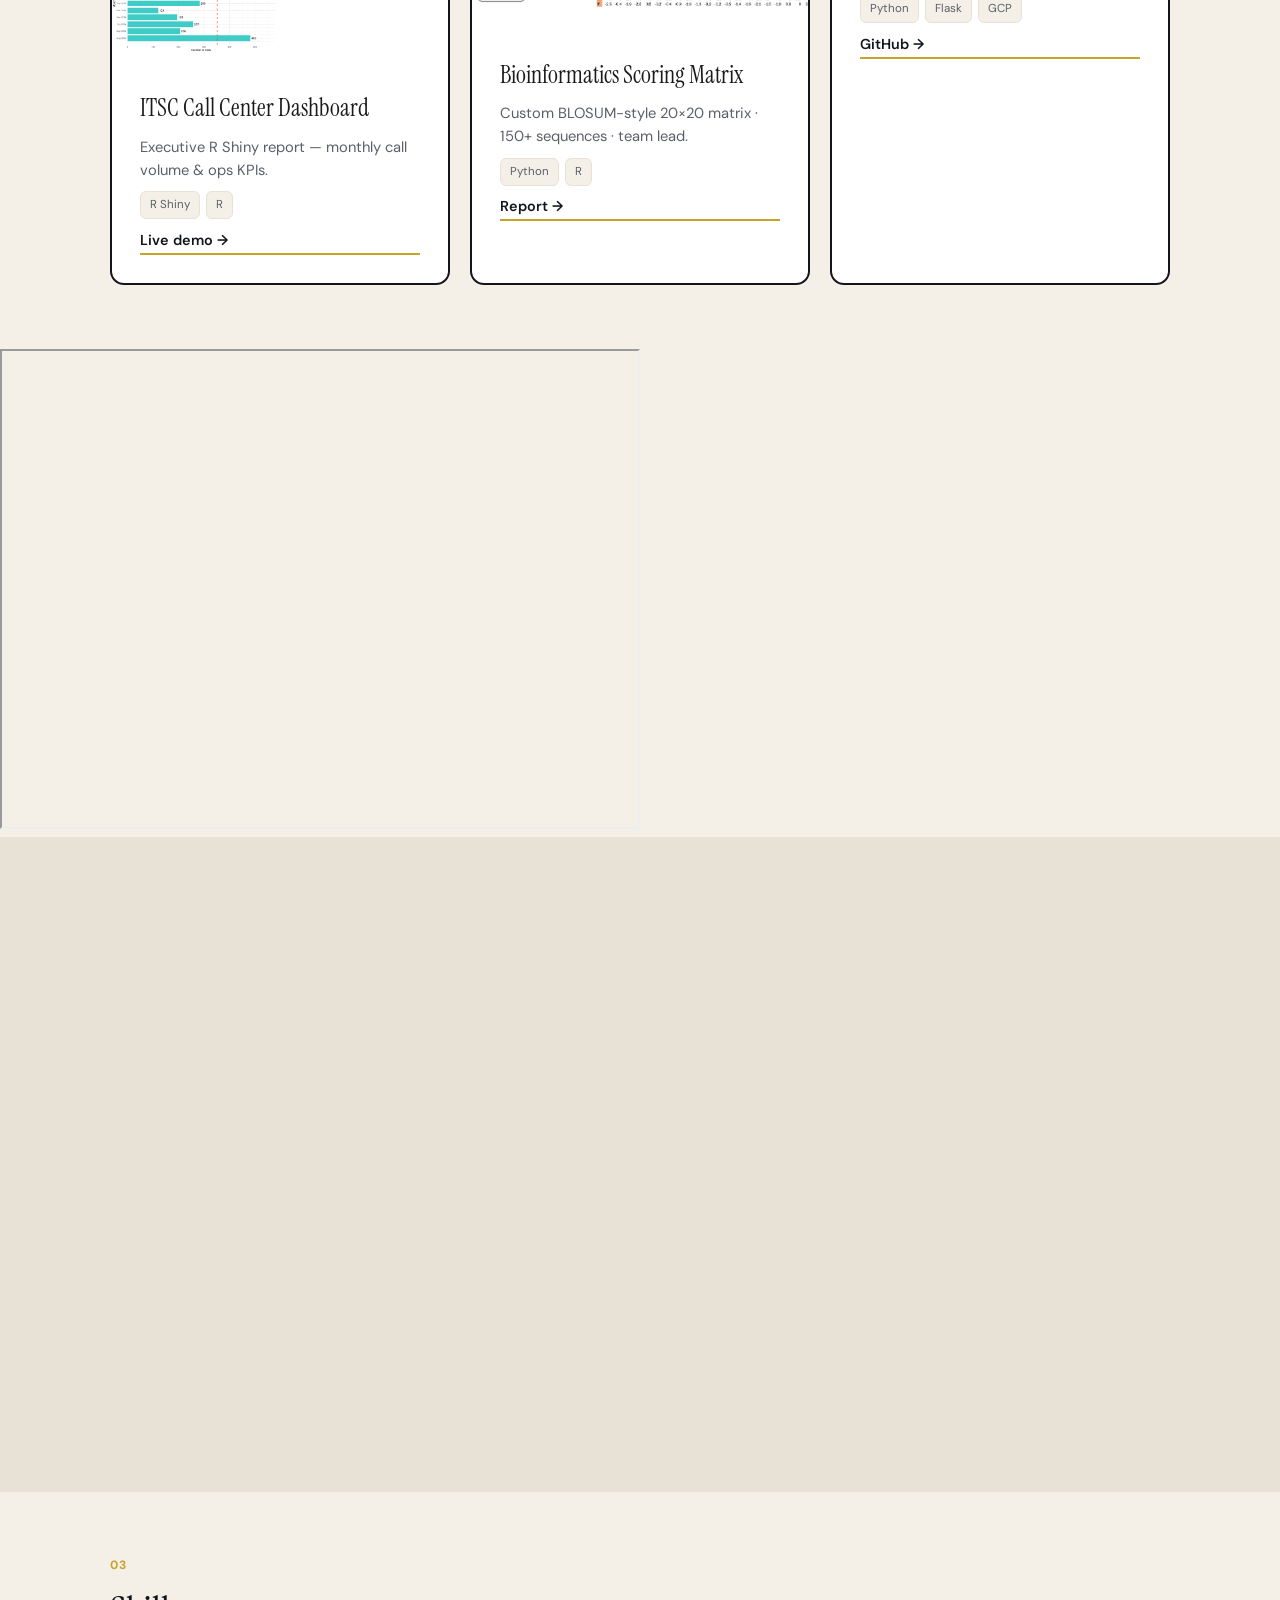
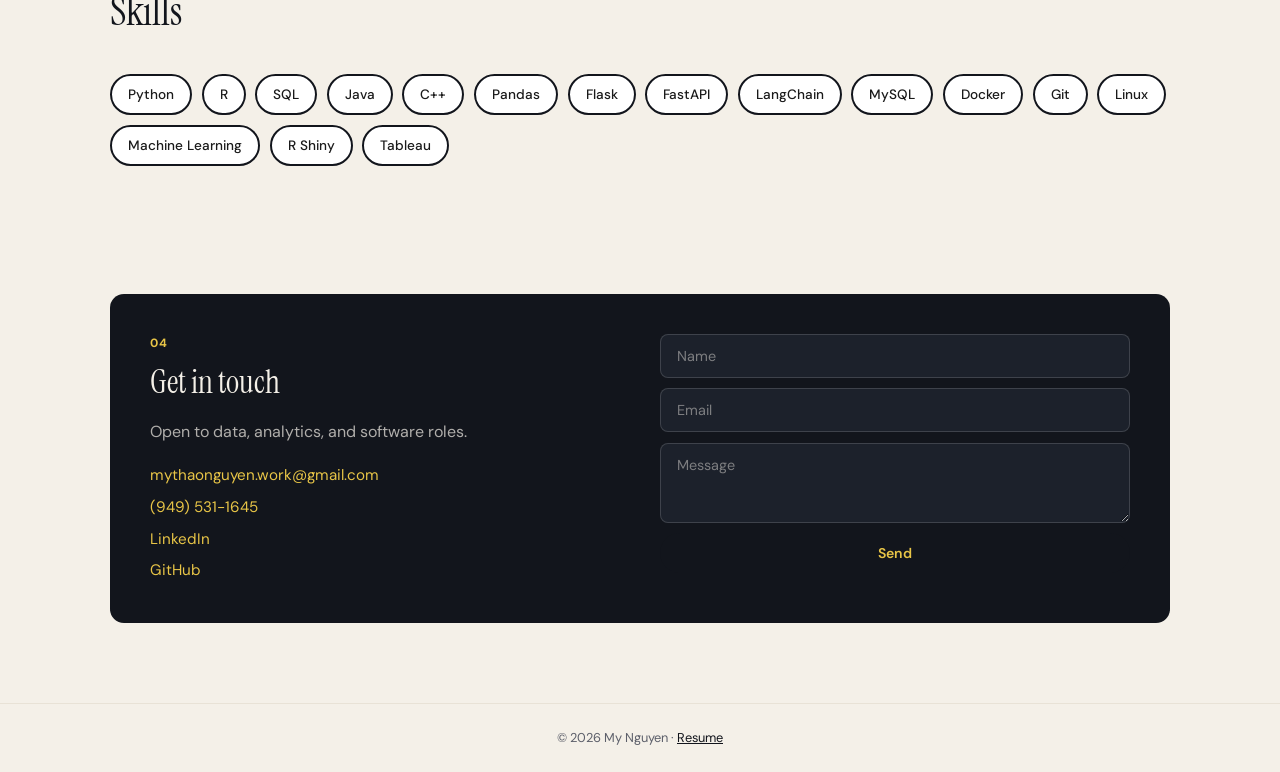
==== commit 94370a6d: "add fruit ninja window" ====
--- a/index.html
+++ b/index.html
@@ -110,6 +110,13 @@
                 </article>
             </div>
         </section>
+        <iframe
+            src="https://mythaonguyen.github.io/fruit-ninja/"
+            width="640"
+            height="480"
+            allow="camera"
+            title="Face Ninja"
+        ></iframe>
 
         <section id="experience" class="block block-alt">
             <header class="block-head reveal">
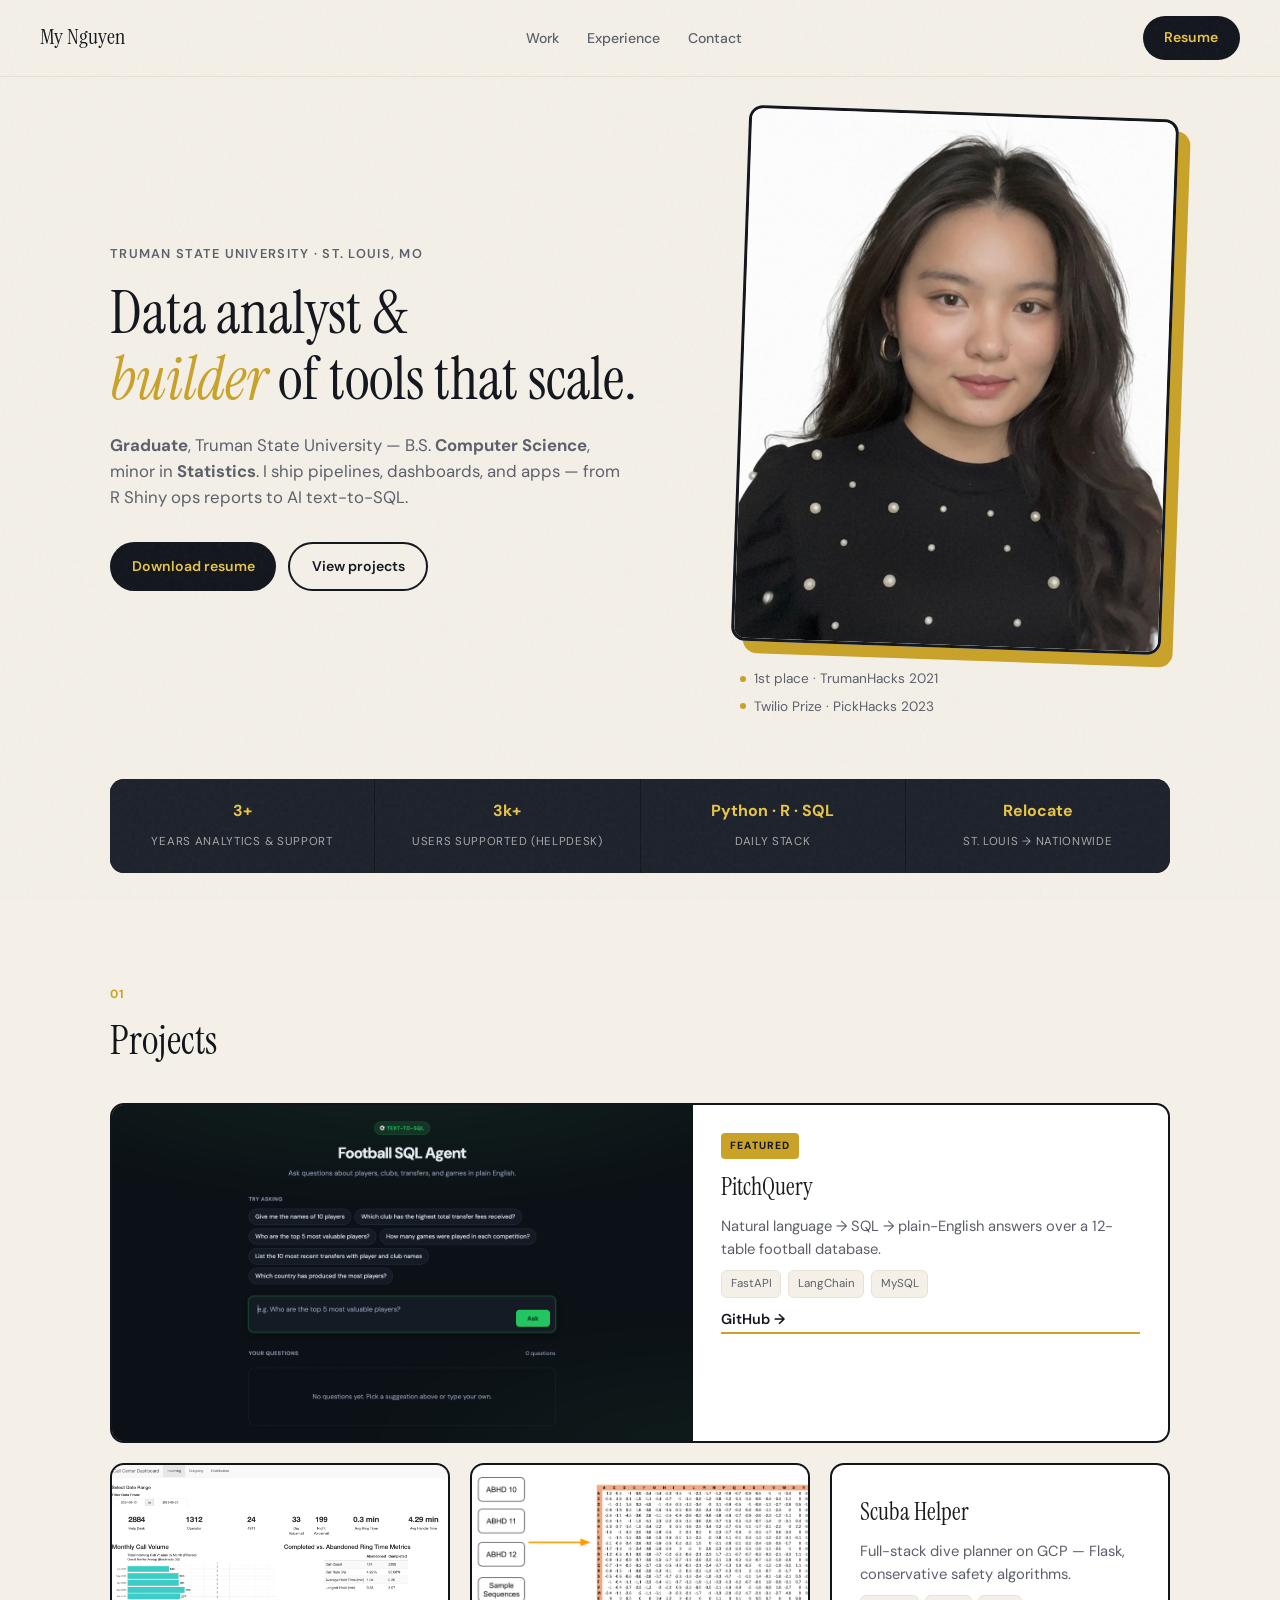
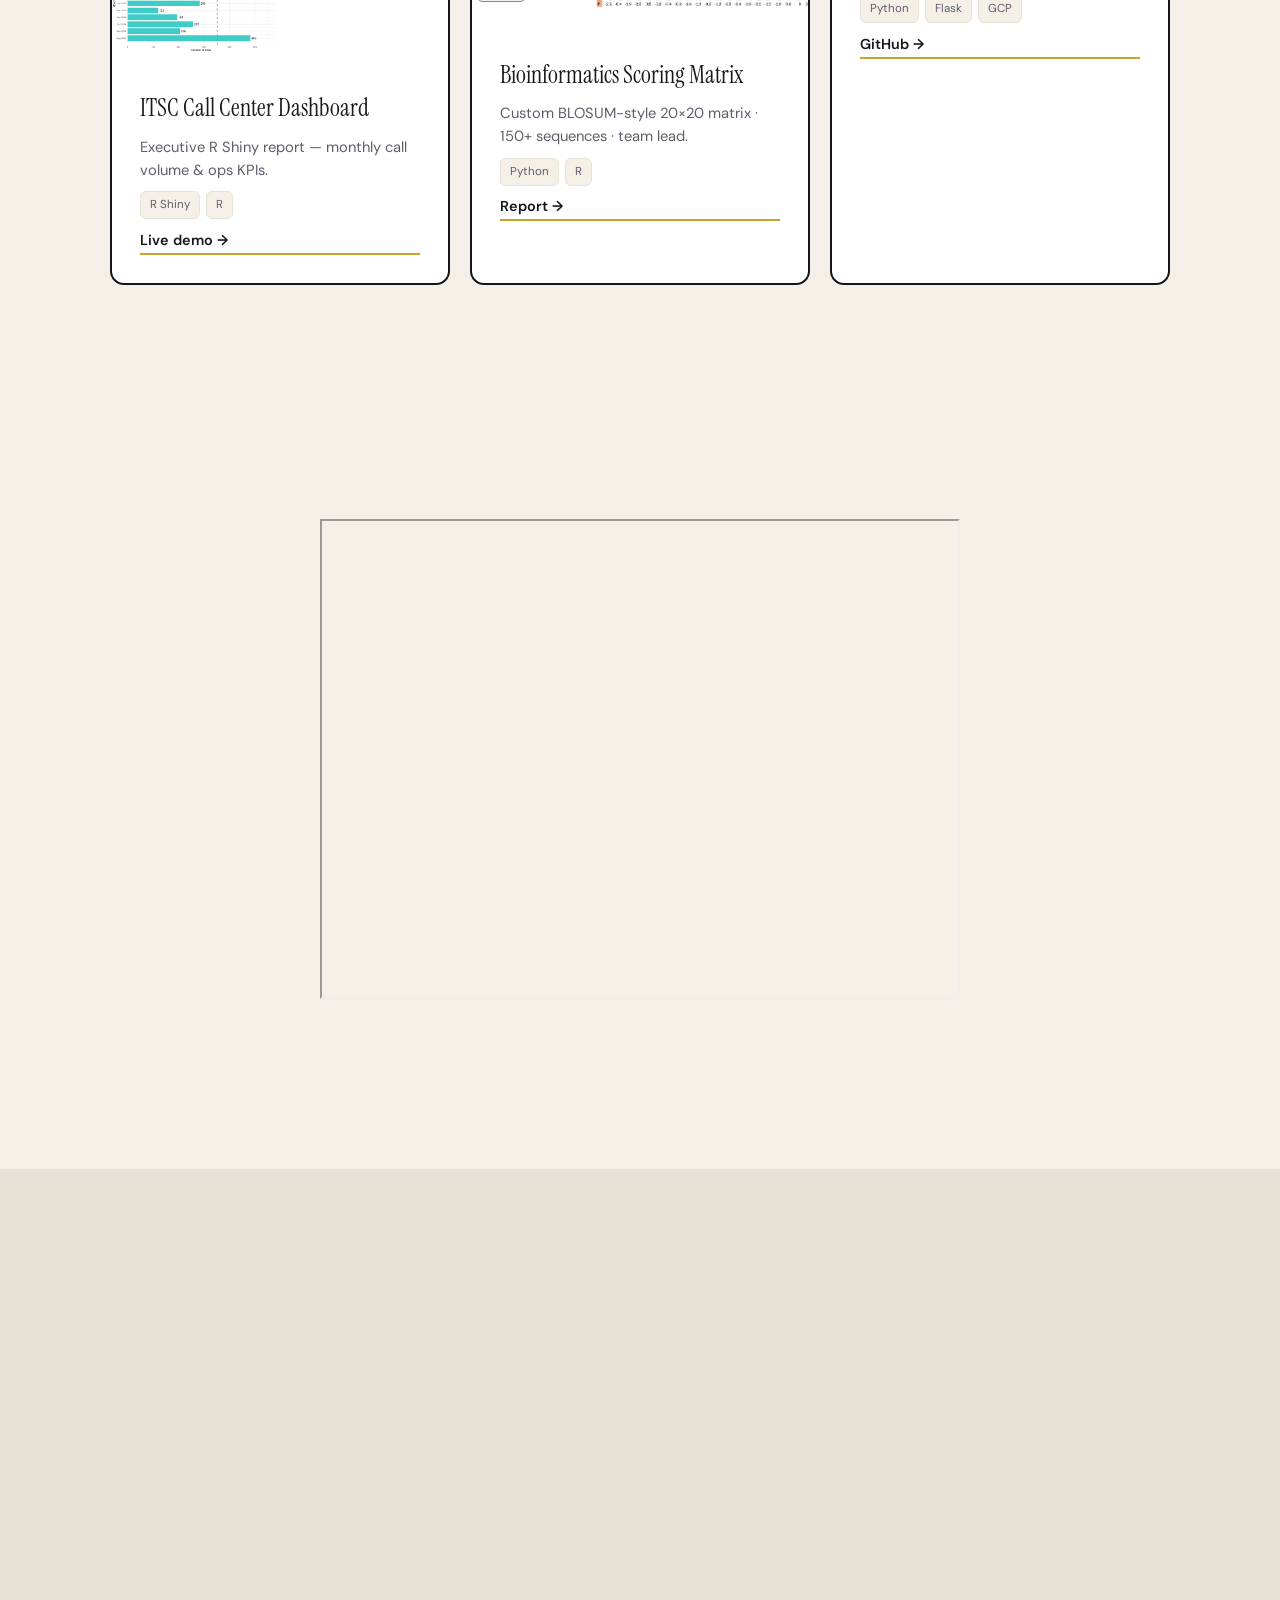
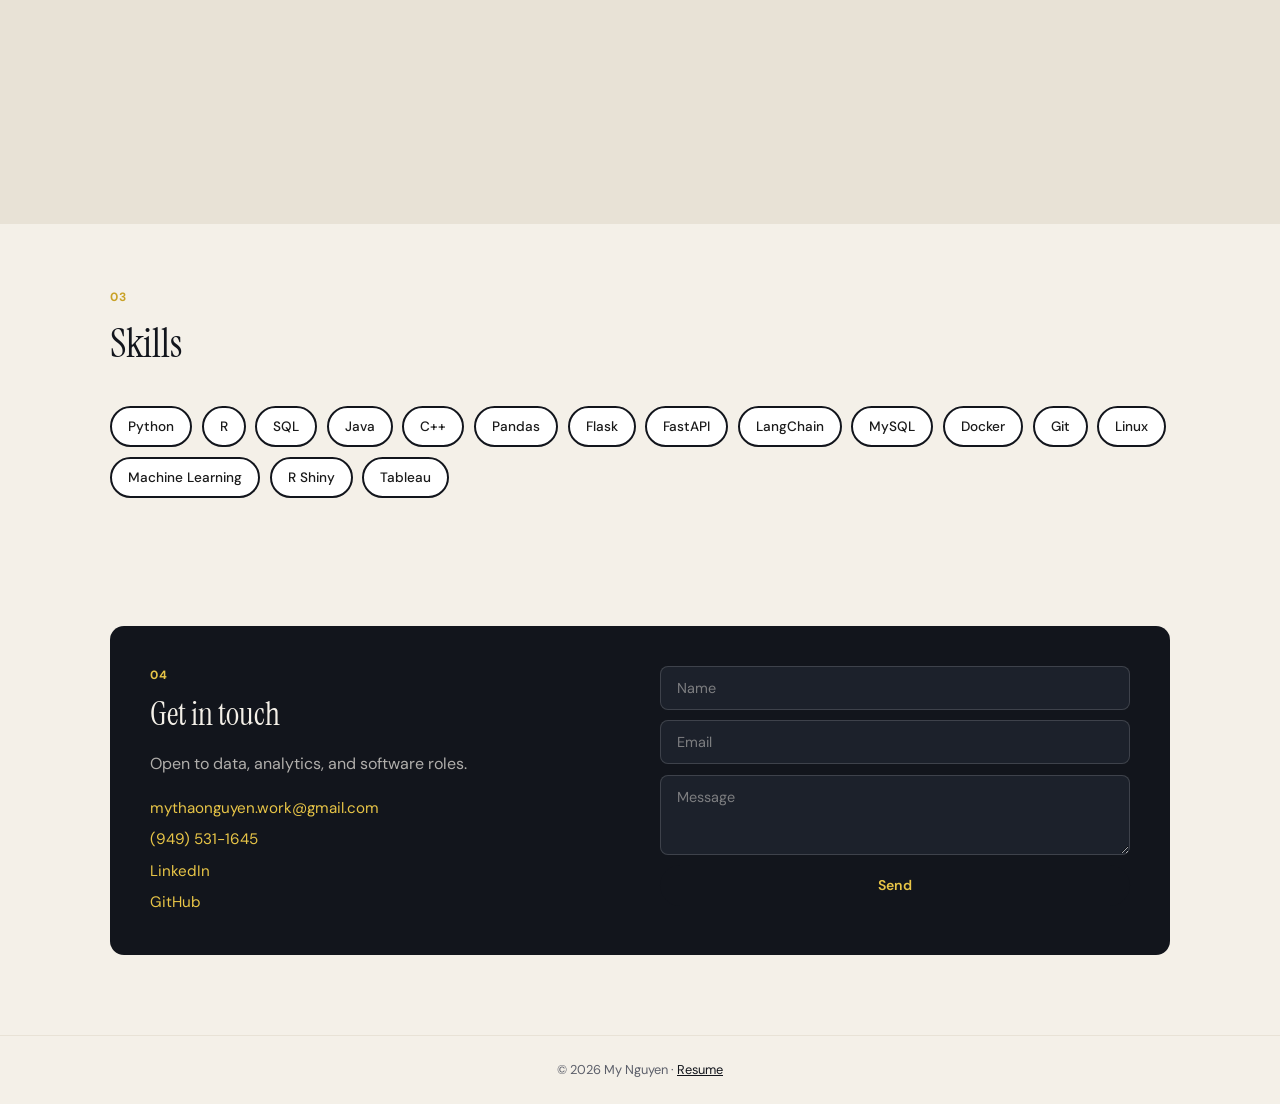
==== commit de827dd3: "idk how to center it anymore" ====
--- a/index.html
+++ b/index.html
@@ -110,13 +110,15 @@
                 </article>
             </div>
         </section>
-        <iframe
-            src="https://mythaonguyen.github.io/fruit-ninja/"
-            width="640"
-            height="480"
-            allow="camera"
-            title="Face Ninja"
-        ></iframe>
+        <section class="play-section">
+            <iframe
+                src="https://mythaonguyen.github.io/fruit-ninja/"
+                width="640"
+                height="480"
+                allow="camera"
+                title="Face Ninja"
+            ></iframe>
+        </section>
 
         <section id="experience" class="block block-alt">
             <header class="block-head reveal">
--- a/stylesheet.css
+++ b/stylesheet.css
@@ -599,3 +599,18 @@
         grid-template-columns: 1fr;
     }
 }
+
+.play-section {
+    display: flex;
+    justify-content: center;
+    align-items: center;
+    width: 100%;
+    min-height: calc(100vh - 5rem);
+    padding: 4rem clamp(1.25rem, 4vw, 2.5rem);
+}
+
+.play-section iframe {
+    display: block;
+    margin: 0 auto;
+    max-width: 100%;
+}
